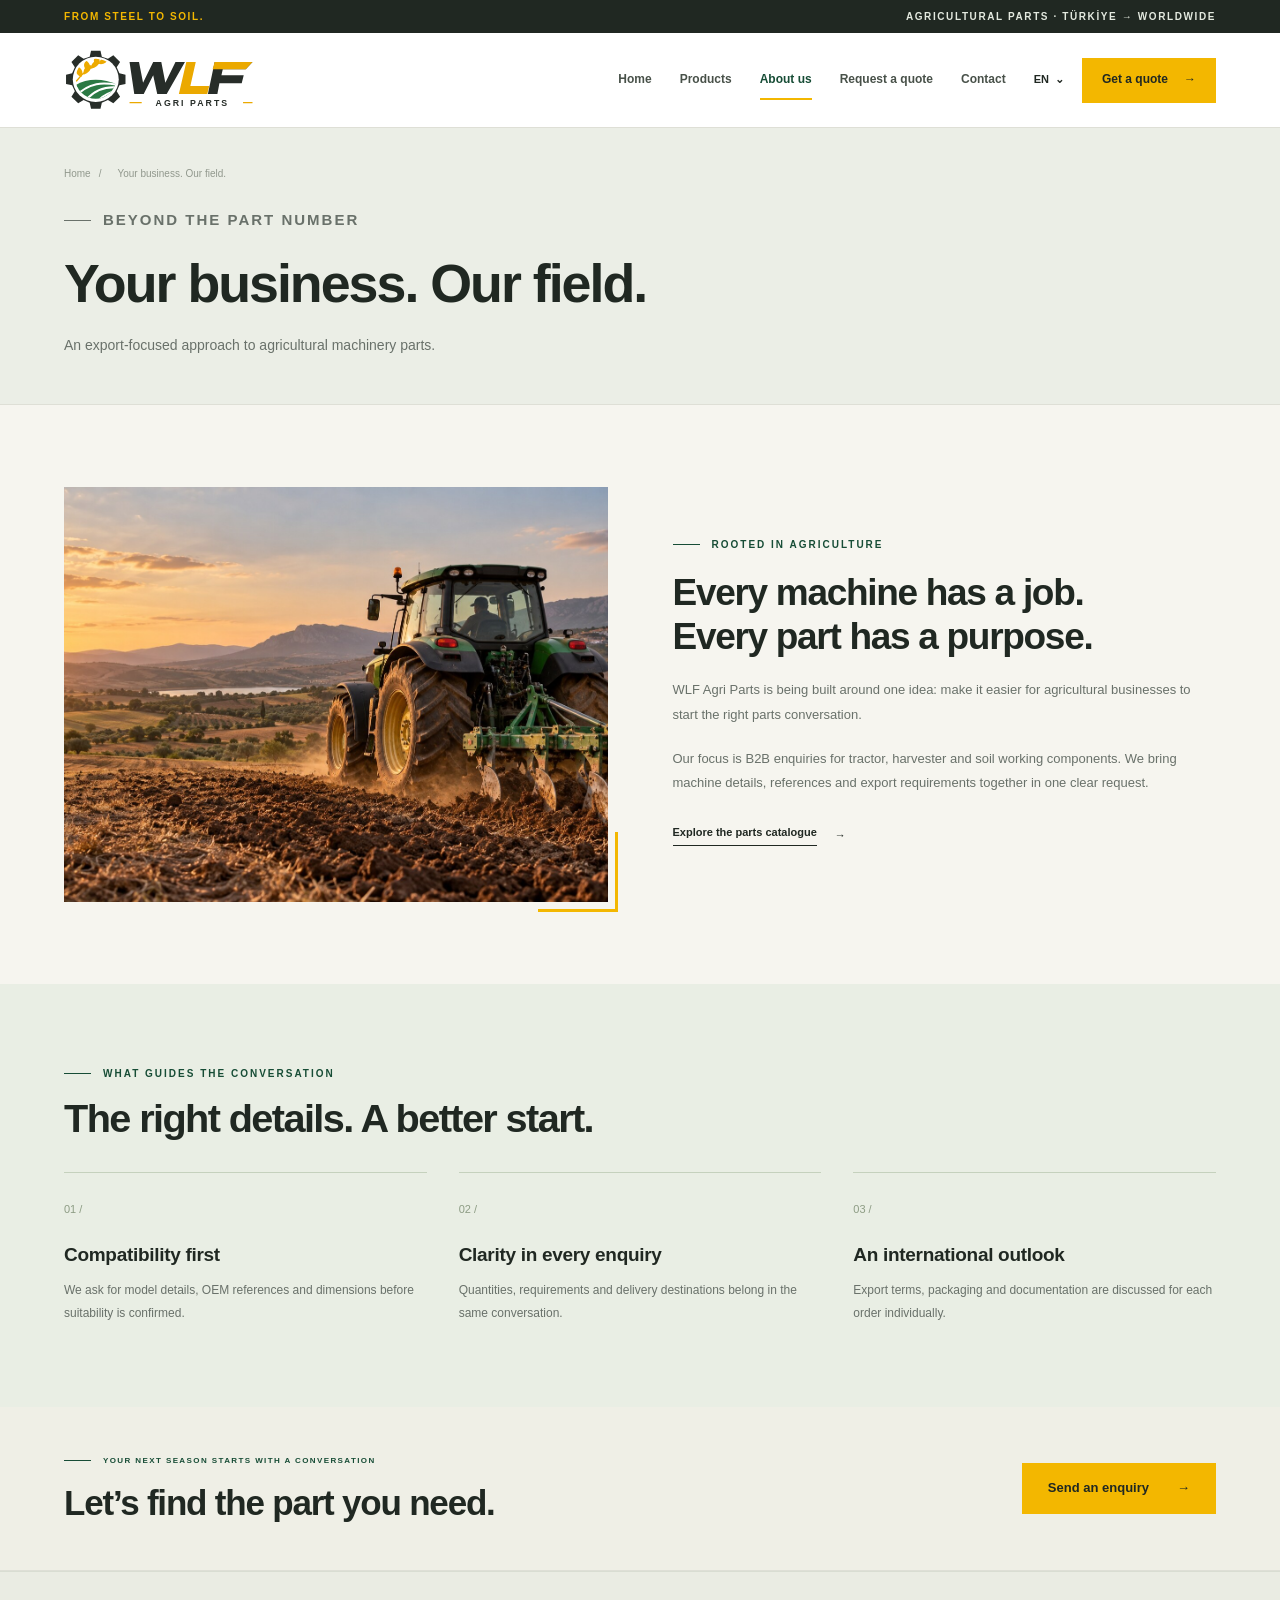
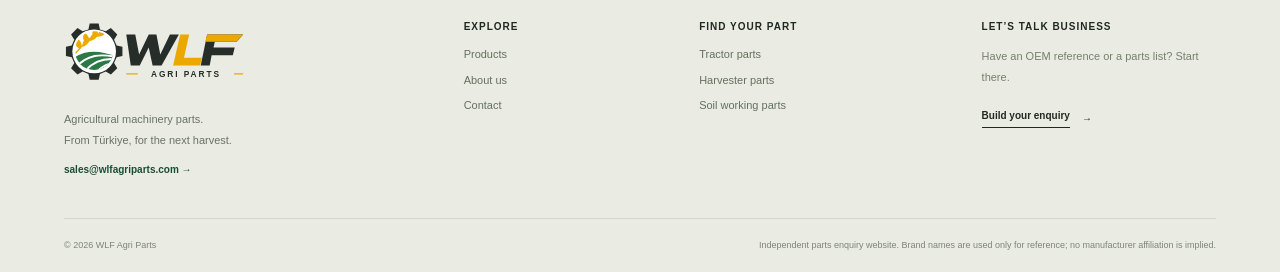
==== about.html @ b2e47e2b "Redesign WLF site with bilingual searchable parts catalogue and quotation lists" ====
<!doctype html>
<html lang="en"><head><meta charset="utf-8"><meta name="viewport" content="width=device-width, initial-scale=1"><meta name="theme-color" content="#174d36"><title>About Us | WLF Agri Parts</title><meta name="description" content="WLF Agri Parts — B2B agricultural machinery spare parts enquiries for tractors, harvesters and soil working equipment. Export-oriented from Türkiye."><link rel="icon" type="image/svg+xml" href="assets/logo.svg"><link rel="stylesheet" href="style.css"><script src="catalog-data.js" defer></script><script src="app.js" defer></script></head><body data-page="about"><a class="skip-link" href="#main"><span data-en="Skip to content" data-tr="İçeriğe geç">Skip to content</span></a>
<div class="topbar"><div class="container topbar-inner"><span data-en="FROM STEEL TO SOIL." data-tr="ÇELİKTEN TOPRAĞA.">FROM STEEL TO SOIL.</span><span class="topbar-location"><span data-en="AGRICULTURAL PARTS · TÜRKİYE → WORLDWIDE" data-tr="TARIM YEDEK PARÇALARI · TÜRKİYE → DÜNYA">AGRICULTURAL PARTS · TÜRKİYE → WORLDWIDE</span></span></div></div>
<header class="header"><div class="container header-inner"><a href="index.html" class="logo" aria-label="WLF Agri Parts"><img src="assets/logo.svg" width="245" height="74" alt="WLF Agri Parts"></a><nav class="main-nav" id="main-nav" aria-label="Main navigation"><a href="index.html"><span data-en="Home" data-tr="Ana Sayfa">Home</span></a><a href="products.html"><span data-en="Products" data-tr="Ürünler">Products</span></a><a href="about.html" class="active" aria-current="page"><span data-en="About us" data-tr="Hakkımızda">About us</span></a><a href="quote.html"><span data-en="Request a quote" data-tr="Teklif İste">Request a quote</span></a><a href="contact.html"><span data-en="Contact" data-tr="İletişim">Contact</span></a></nav><div class="header-actions"><button class="language-switch" id="language-switch" type="button" aria-label="Türkçeye geç">EN <span aria-hidden="true">⌄</span></button><a href="quote.html" class="button button-small"><span data-en="Get a quote" data-tr="Teklif İste">Get a quote</span><span class="quote-badge" hidden>0</span><span aria-hidden="true">→</span></a><button class="mobile-menu-toggle" type="button" aria-controls="main-nav" aria-expanded="false" aria-label="Open menu"><svg viewBox="0 0 24 24" width="24" height="24" fill="none" stroke="currentColor" stroke-width="1.8"><path d="M4 7h16M4 12h16M4 17h16"/></svg></button></div></div></header><main id="main"><section class="page-intro"><div class="container"><div class="breadcrumb"><a href="index.html"><span data-en="Home" data-tr="Ana Sayfa">Home</span></a><span>/</span><span data-en="Your business. Our field." data-tr="İşiniz. Bizim odağımız.">Your business. Our field.</span></div><p class="eyebrow" data-en="BEYOND THE PART NUMBER" data-tr="PARÇA NUMARASININ ÖTESİNDE">BEYOND THE PART NUMBER</p><h1 data-en="Your business. Our field." data-tr="İşiniz. Bizim odağımız.">Your business. Our field.</h1><p data-en="An export-focused approach to agricultural machinery parts." data-tr="Tarım makineleri yedek parçalarına ihracat odaklı bir yaklaşım.">An export-focused approach to agricultural machinery parts.</p></div></section><section class="section"><div class="container about-grid"><div class="about-image"><img src="assets/hero-farm.jpg" alt="Agricultural tractor in a field" data-alt-en="Agricultural tractor in a field" data-alt-tr="Tarlada bir tarım traktörü" width="700" height="650"></div><div class="about-copy"><p class="eyebrow" data-en="ROOTED IN AGRICULTURE" data-tr="TARIMDAN GELEN BİR ODAK">ROOTED IN AGRICULTURE</p><h2 data-en="Every machine has a job.
Every part has a purpose." data-tr="Her makinenin bir işi.
Her parçanın bir görevi var.">Every machine has a job.
Every part has a purpose.</h2><p data-en="WLF Agri Parts is being built around one idea: make it easier for agricultural businesses to start the right parts conversation." data-tr="WLF Agri Parts tek bir fikir etrafında şekilleniyor: Tarım işletmelerinin doğru yedek parça görüşmesini başlatmasını kolaylaştırmak.">WLF Agri Parts is being built around one idea: make it easier for agricultural businesses to start the right parts conversation.</p><p data-en="Our focus is B2B enquiries for tractor, harvester and soil working components. We bring machine details, references and export requirements together in one clear request." data-tr="Odağımız traktör, biçerdöver ve toprak işleme parçaları için B2B teklif talepleri. Makine bilgilerini, parça referanslarını ve ihracat gereksinimlerini tek bir net talepte bir araya getiriyoruz.">Our focus is B2B enquiries for tractor, harvester and soil working components. We bring machine details, references and export requirements together in one clear request.</p><a class="text-link" href="products.html"><span data-en="Explore the parts catalogue" data-tr="Yedek Parça Kataloğunu Keşfet">Explore the parts catalogue</span><span aria-hidden="true">→</span></a></div></div></section><section class="section values-section"><div class="container"><div class="section-heading"><div><p class="eyebrow" data-en="WHAT GUIDES THE CONVERSATION" data-tr="GÖRÜŞMEMİZE YÖN VERENLER">WHAT GUIDES THE CONVERSATION</p><h2 data-en="The right details. A better start." data-tr="Doğru bilgiler. Daha iyi bir başlangıç.">The right details. A better start.</h2></div></div><div class="values-grid"><article class="value-card"><span>01 /</span><h3 data-en="Compatibility first" data-tr="Önce uyumluluk">Compatibility first</h3><p data-en="We ask for model details, OEM references and dimensions before suitability is confirmed." data-tr="Uygunluk teyit edilmeden önce model bilgilerini, OEM referanslarını ve ölçüleri soruyoruz.">We ask for model details, OEM references and dimensions before suitability is confirmed.</p></article><article class="value-card"><span>02 /</span><h3 data-en="Clarity in every enquiry" data-tr="Her talepte netlik">Clarity in every enquiry</h3><p data-en="Quantities, requirements and delivery destinations belong in the same conversation." data-tr="Miktarlar, gereksinimler ve teslimat noktaları aynı görüşmenin parçasıdır.">Quantities, requirements and delivery destinations belong in the same conversation.</p></article><article class="value-card"><span>03 /</span><h3 data-en="An international outlook" data-tr="Uluslararası bakış">An international outlook</h3><p data-en="Export terms, packaging and documentation are discussed for each order individually." data-tr="İhracat koşulları, ambalaj ve belgeler her sipariş için ayrı ayrı değerlendirilir.">Export terms, packaging and documentation are discussed for each order individually.</p></article></div></div></section><section class="cta-band"><div class="container cta-inner"><div><p class="eyebrow" data-en="YOUR NEXT SEASON STARTS WITH A CONVERSATION" data-tr="BİR SONRAKİ SEZON İÇİN İLK ADIM">YOUR NEXT SEASON STARTS WITH A CONVERSATION</p><h2 data-en="Let’s find the part you need." data-tr="İhtiyacınız olan parçayı birlikte bulalım.">Let’s find the part you need.</h2></div><a class="button" href="quote.html"><span data-en="Send an enquiry" data-tr="Talep Gönder">Send an enquiry</span><span aria-hidden="true">→</span></a></div></section></main><footer class="footer"><div class="container"><div class="footer-main"><div class="footer-brand"><a href="index.html" class="logo"><img src="assets/logo.svg" alt="WLF Agri Parts" width="230" height="70" loading="lazy"></a><p data-en="Agricultural machinery parts.
From Türkiye, for the next harvest." data-tr="Tarım makineleri yedek parçaları.
Türkiye’den bir sonraki hasada.">Agricultural machinery parts.
From Türkiye, for the next harvest.</p><a href="mailto:sales@wlfagriparts.com">sales@wlfagriparts.com →</a></div><div class="footer-links"><h3 data-en="EXPLORE" data-tr="KEŞFEDİN">EXPLORE</h3><a href="products.html"><span data-en="Products" data-tr="Ürünler">Products</span></a><a href="about.html"><span data-en="About us" data-tr="Hakkımızda">About us</span></a><a href="contact.html"><span data-en="Contact" data-tr="İletişim">Contact</span></a></div><div class="footer-links"><h3 data-en="FIND YOUR PART" data-tr="PARÇANIZI BULUN">FIND YOUR PART</h3><a href="products.html?category=tractor"><span data-en="Tractor parts" data-tr="Traktör Parçaları">Tractor parts</span></a><a href="products.html?category=harvester"><span data-en="Harvester parts" data-tr="Biçerdöver Parçaları">Harvester parts</span></a><a href="products.html?category=tillage"><span data-en="Soil working parts" data-tr="Toprak İşleme Parçaları">Soil working parts</span></a></div><div class="footer-links footer-enquiry"><h3 data-en="LET’S TALK BUSINESS" data-tr="İŞİNİZİ KONUŞALIM">LET’S TALK BUSINESS</h3><p data-en="Have an OEM reference or a parts list? Start there." data-tr="OEM referansınız veya parça listeniz mi var? Oradan başlayalım.">Have an OEM reference or a parts list? Start there.</p><a class="text-link" href="quote.html"><span data-en="Build your enquiry" data-tr="Talebinizi Oluşturun">Build your enquiry</span><span aria-hidden="true">→</span></a></div></div><div class="footer-bottom"><span>© <span id="year"></span> WLF Agri Parts</span><p data-en="Independent parts enquiry website. Brand names are used only for reference; no manufacturer affiliation is implied." data-tr="Bağımsız yedek parça teklif sitesi. Marka adları yalnızca referans içindir; üretici bağlantısı ifade etmez.">Independent parts enquiry website. Brand names are used only for reference; no manufacturer affiliation is implied.</p></div></div></footer><div id="toast" class="toast" role="status" aria-live="polite"></div><noscript><p>This site needs JavaScript for catalogue search and enquiry lists. Email sales@wlfagriparts.com directly for quotations.</p></noscript></body></html>
---- style.css ----
:root {
  --ink: #202822;
  --muted: #69716a;
  --green: #174d36;
  --green-deep: #113d2a;
  --gold: #f3b700;
  --gold-hover: #e0a900;
  --ivory: #f6f5ef;
  --paper: #ffffff;
  --line: #dedfd6;
  --soft-green: #eaf0e9;
  --max: 1240px;
  --gutter: clamp(20px, 5vw, 80px);
  color-scheme: light;
}
*, *::before, *::after { box-sizing: border-box; }
html { scroll-behavior: smooth; scroll-padding-top: 100px; }
body { margin: 0; font-family: Arial, Helvetica, sans-serif; color: var(--ink); background: var(--ivory); font-size: 15px; line-height: 1.6; -webkit-font-smoothing: antialiased; }
body.modal-open { overflow: hidden; }
a { color: inherit; text-decoration: none; }
button, input, textarea, select { font: inherit; }
button, a, input, textarea, select, summary { -webkit-tap-highlight-color: transparent; }
button { cursor: pointer; }
button:disabled { cursor: default; opacity: .65; }
button, input, textarea, select { border-radius: 0; }
img, svg { display: block; max-width: 100%; }
button svg, a svg { flex-shrink: 0; }
h1, h2, h3, h4, p { margin: 0; }
h1, h2, h3, h4 { line-height: 1.12; }
ul, ol { margin-top: 0; padding-left: 1.3em; }
[hidden] { display: none !important; }
:focus-visible { outline: 3px solid #bf8e00; outline-offset: 4px; }
::selection { background: #f3b70066; color: var(--ink); }
.container { width: min(var(--max), calc(100% - var(--gutter) * 2)); margin-inline: auto; }
.sr-only, .visually-hidden { position: absolute; width: 1px; height: 1px; padding: 0; margin: -1px; overflow: hidden; clip: rect(0,0,0,0); white-space: nowrap; border: 0; }
.skip-link { position: fixed; z-index: 200; top: 8px; left: 12px; padding: 12px 20px; background: var(--gold); color: var(--ink); transform: translateY(-160%); font-weight: 700; }
.skip-link:focus { transform: translateY(0); }
.topbar { min-height: 33px; color: #edece5; background: var(--ink); font-size: 10px; font-weight: 700; letter-spacing: 1.6px; text-transform: uppercase; }
.topbar .container, .topbar-inner { min-height: inherit; display: flex; align-items: center; justify-content: space-between; gap: 20px; }
.topbar .tagline, .topbar strong, .topbar span:first-child { color: var(--gold); }
.header { position: relative; z-index: 30; background: white; border-bottom: 1px solid var(--line); }
.header-inner { display: flex; min-height: 98px; align-items: center; gap: 28px; }
.logo { display: inline-flex; align-items: center; gap: 10px; flex-shrink: 0; line-height: 1; }
.logo img { width: 190px; height: auto; }
.logo svg { width: 48px; height: 48px; }
.logo-symbol, .logo-icon { width: 47px; height: 47px; flex: 0 0 auto; }
.logo-wordmark, .logo-type { display: flex; flex-direction: column; }
.logo-wordmark strong, .logo-type strong { font-size: 34px; line-height: 1; font-weight: 900; letter-spacing: -2px; }
.logo-wordmark strong span, .logo-type strong span { color: var(--gold); }
.logo-wordmark small, .logo-type small { font-size: 8.5px; font-weight: 800; letter-spacing: 2.9px; margin-top: 5px; }
.header nav, .main-nav { display: flex; align-items: center; gap: 28px; margin-left: auto; }
.header nav a, .main-nav a { position: relative; padding-block: 14px; font-size: 12px; font-weight: 700; color: #485149; white-space: nowrap; }
.header nav a::after, .main-nav a::after { content: ''; position: absolute; bottom: 4px; left: 0; right: 0; height: 2px; background: var(--gold); transform: scaleX(0); transform-origin: left; transition: transform .18s; }
.header nav a:hover, .header nav a.active, .main-nav a:hover, .main-nav a.active { color: var(--green); }
.header nav a:hover::after, .header nav a.active::after, .main-nav a:hover::after, .main-nav a.active::after { transform: scaleX(1); }
.header-actions { display: flex; align-items: center; gap: 18px; }
.language, .language-switch { display: flex; align-items: center; gap: 6px; border: 0; background: none; color: var(--ink); font-size: 11px; font-weight: 700; padding: 10px 0; }
.language span { color: var(--muted); }
.mobile-menu-toggle { display: none; align-items: center; justify-content: center; width: 42px; height: 42px; border: 1px solid var(--line); background: white; font-size: 22px; }
.button { min-height: 51px; display: inline-flex; align-items: center; justify-content: center; gap: 28px; padding: 15px 25px; border: 1px solid transparent; background: var(--gold); color: var(--ink); font-size: 13px; font-weight: 700; line-height: 1.3; text-align: center; transition: background .18s, color .18s, border-color .18s, transform .18s; }
.button:hover { background: var(--gold-hover); }
.button svg, .text-link svg { width: 17px; height: 17px; }
.button-small { min-height: 45px; gap: 16px; padding: 12px 19px; font-size: 12px; }
.button-green, .button-dark { background: var(--green); color: white; }
.button-green:hover, .button-dark:hover { background: var(--green-deep); }
.button-outline, .secondary-download { border-color: var(--line); background: transparent; color: var(--ink); }
.button-outline:hover, .secondary-download:hover { background: #ebede4; border-color: #b6c0b3; }
.button-white { background: white; color: var(--green); }
.button-white:hover { background: #f2f1e7; }
.quote-badge { display: inline-flex; min-width: 20px; height: 20px; border-radius: 50%; align-items: center; justify-content: center; padding-inline: 4px; background: var(--green); color: white; font-size: 10px; }
.text-link { display: inline-flex; align-items: center; gap: 18px; padding: 6px 0; border: 0; background: none; color: var(--ink); font-size: 13px; font-weight: 700; line-height: 1.5; }
.text-link:hover { color: var(--green); }
.text-link span:first-child { border-bottom: 1px solid currentColor; padding-bottom: 4px; }
.eyebrow { display: flex; align-items: center; gap: 12px; color: var(--green); font-size: 10px; font-weight: 700; letter-spacing: 2px; line-height: 1.5; text-transform: uppercase; }
.eyebrow::before { content: ''; display: inline-block; flex-shrink: 0; width: 27px; height: 1px; background: currentColor; }
.status-dot { display: inline-block; width: 7px; height: 7px; flex-shrink: 0; border-radius: 50%; background: var(--green); }
.hero { position: relative; isolation: isolate; min-height: 650px; overflow: hidden; background: #e8e7dc; }
.hero .container { position: relative; z-index: 2; }
.hero-background, .hero-art { position: absolute; z-index: -2; inset: 0; }
.hero-background img, .hero-art > img { width: 100%; height: 100%; object-fit: cover; object-position: 64% center; }
.hero::after { content: ''; z-index: -1; position: absolute; inset: 0; background: linear-gradient(90deg, #f6f5effa 0%, #f6f5eff0 26%, #f6f5efa9 48%, #f6f5ef0a 74%); }
.hero-content { position: relative; padding-block: 70px 61px; width: 62%; max-width: 760px; }
.hero h1 { font-size: clamp(43px, 5.3vw, 77px); font-weight: 750; line-height: 1.055; letter-spacing: -3.6px; margin-top: 28px; }
.hero h1 em { font-style: normal; color: var(--green); }
.hero-content > p { max-width: 455px; margin-top: 25px; color: #515d52; font-size: 16px; line-height: 1.85; }
.hero-actions { display: flex; flex-wrap: wrap; align-items: center; gap: 30px; margin-top: 30px; }
.hero-meta { margin-top: 34px; display: flex; align-items: center; gap: 9px; color: #5f695e; font-size: 10px; }
.hero-caption { position: absolute; right: 0; bottom: 26px; display: flex; align-items: center; gap: 9px; padding: 8px 12px; color: white; background: #172b25a6; backdrop-filter: blur(8px); font-size: 9px; letter-spacing: 1.5px; }
.hero-search, .search-panel { position: relative; z-index: 3; padding: 25px 30px; background: white; box-shadow: 0 12px 35px #1b30230c; border: 1px solid var(--line); }
.hero-search { margin-top: -1px; }
.hero-search label, .search-label { display: block; font-size: 11px; font-weight: 700; margin-bottom: 10px; }
.search-form, .search-field, .search-bar { display: flex; align-items: stretch; gap: 10px; }
.search-input-wrap { position: relative; display: flex; flex: 1; min-width: 0; align-items: center; border: 1px solid #cdd2c8; background: white; }
.search-input-wrap > svg, .search-field > svg { width: 19px; height: 19px; flex-shrink: 0; margin-left: 18px; color: var(--green); }
.search-input-wrap input { border: 0 !important; background: transparent; flex: 1; min-width: 0; padding: 14px 16px; }
.search-hint { margin-top: 9px; font-size: 11px; color: var(--muted); }
.search-hint button { border: 0; background: transparent; padding: 0; color: var(--green); border-bottom: 1px solid #bac7b7; font-size: inherit; }
.trust-strip { background: white; border-bottom: 1px solid var(--line); }
.trust-strip .container, .trust-items { display: grid; grid-template-columns: repeat(3, 1fr); padding-block: 27px; }
.trust-strip article, .trust-items > div, .trust-strip .container > div { display: flex; align-items: center; justify-content: center; gap: 15px; padding-inline: 20px; border-right: 1px solid var(--line); }
.trust-strip article:first-child, .trust-strip .container > div:first-child { padding-left: 0; justify-content: flex-start; }
.trust-strip article:last-child, .trust-strip .container > div:last-child { border: 0; }
.trust-strip svg { color: var(--green); width: 27px; height: 27px; }
.trust-strip strong { display: block; font-size: 12px; font-weight: 700; }
.trust-strip p, .trust-strip small { display: block; color: var(--muted); font-size: 10px; margin-top: 2px; }
.section { padding-block: 82px; }
.section-heading { display: flex; align-items: flex-end; justify-content: space-between; gap: 45px; margin-bottom: 32px; }
.section-heading h2 { margin-top: 15px; font-size: clamp(30px, 3.1vw, 43px); letter-spacing: -1.6px; }
.section-heading > p, .section-heading .section-intro { max-width: 330px; color: var(--muted); font-size: 13px; line-height: 1.9; }
.category-grid { display: grid; grid-template-columns: repeat(3, 1fr); gap: 22px; }
.category-card { position: relative; display: flex; flex-direction: column; min-height: 315px; overflow: hidden; background: white; border: 1px solid var(--line); }
.category-image { display: flex; align-items: center; justify-content: center; height: 210px; overflow: hidden; background: #edece5; }
.category-image img { width: 100%; height: 100%; object-fit: cover; transition: transform .4s; }
.category-image svg { width: 74%; height: 85%; transition: transform .4s; }
.category-card:hover .category-image img, .category-card:hover .category-image svg { transform: scale(1.045); }
.category-content { padding: 25px; flex: 1; }
.category-content .eyebrow { font-size: 8px; }
.category-content h3 { margin-top: 10px; font-size: 22px; letter-spacing: -.6px; }
.category-content p { color: var(--muted); font-size: 12px; margin-top: 10px; line-height: 1.8; }
.category-content .text-link { margin-top: 14px; }
.category-card > .category-arrow { position: absolute; right: 23px; bottom: 27px; font-size: 22px; color: var(--green); }
.catalog-note, .oem-note { margin-top: 27px; padding-top: 22px; border-top: 1px solid var(--line); color: var(--muted); font-size: 11px; display: flex; align-items: center; justify-content: space-between; gap: 20px; }
.feature-band { background: var(--green); color: white; padding-block: 58px; }
.feature-band .eyebrow { color: var(--gold); }
.feature-band h2 { max-width: 570px; font-size: 39px; letter-spacing: -1.4px; margin-top: 18px; }
.feature-band .container { display: flex; align-items: center; justify-content: space-between; gap: 50px; }
.feature-band p { color: #c5d2c7; max-width: 380px; font-size: 13px; line-height: 1.9; }
.page-intro { padding-block: 50px 46px; background: #ecefe7; border-bottom: 1px solid var(--line); }
.breadcrumb { color: var(--muted); font-size: 10px; margin-bottom: 24px; }
.breadcrumb a { color: var(--green); }
.breadcrumb span { margin-inline: 8px; color: #91988d; }
.page-intro h1 { margin-top: 17px; font-size: clamp(38px, 4.7vw, 64px); letter-spacing: -2.4px; }
.page-intro > .container > p, .page-intro .page-intro { max-width: 640px; margin-top: 20px; color: var(--muted); font-size: 15px; line-height: 1.9; }
.catalog-search { padding-block: 25px; background: white; border-bottom: 1px solid var(--line); }
.catalog-search .search-form { max-width: 920px; }
.catalog-layout { display: grid; grid-template-columns: 235px minmax(0, 1fr); gap: 35px; align-items: start; padding-block: 38px 70px; }
.filter-sidebar { background: #eeede5; padding: 23px 21px; border: 1px solid var(--line); }
.filter-sidebar > summary, .filter-toggle { list-style: none; font-size: 13px; font-weight: 700; color: var(--green); }
.filter-sidebar > summary::-webkit-details-marker { display: none; }
.filter-sidebar > summary { pointer-events: none; }
.filter-sidebar > summary svg { display: none; }
.filter-group { border: 0; margin: 26px 0 0; padding: 0; min-width: 0; }
.filter-group legend, .filter-title { display: block; padding: 0 0 10px; margin-bottom: 12px; width: 100%; border-bottom: 1px solid #d6d9cf; color: #687165; font-size: 10px; font-weight: 700; text-transform: uppercase; letter-spacing: .8px; }
.filter-option { display: flex; align-items: flex-start; gap: 9px; font-size: 11px; line-height: 1.5; color: #424e42; padding-block: 7px; cursor: pointer; }
.filter-option input { width: 14px; height: 14px; flex-shrink: 0; margin: 1px 0 0; accent-color: var(--green); }
.filter-option span:first-of-type { flex: 1; }
.filter-option small, .filter-count { font-size: 10px; color: #89907f; font-variant-numeric: tabular-nums; margin-left: auto; }
.clear-filters { display: inline-block; margin-top: 26px; padding: 0 0 3px; border: 0; border-bottom: 1px solid var(--green); background: none; color: var(--green); font-size: 11px; }
.catalog-main { min-width: 0; }
.catalog-tools, .catalog-toolbar { min-height: 40px; display: flex; justify-content: space-between; align-items: center; gap: 20px; margin-bottom: 21px; }
.catalog-tools h2, .catalog-toolbar h2 { font-size: 23px; letter-spacing: -.7px; }
.results-count { font-size: 11px; color: var(--muted); }
.sort-control { display: flex; align-items: center; gap: 9px; color: var(--muted); font-size: 11px; }
.sort-control select { font-size: 11px; border: 1px solid #cfd4c9; background: transparent; padding: 8px 22px 8px 9px; }
.active-filters { display: flex; flex-wrap: wrap; gap: 6px; margin-bottom: 17px; }
.active-filter { display: inline-flex; align-items: center; gap: 9px; color: var(--green); background: #e5ede2; border: 1px solid #d2dfcb; padding: 5px 9px; font-size: 10px; }
.active-filter button { border: 0; color: inherit; background: none; padding: 0; font-size: 15px; }
.products-grid { display: grid; grid-template-columns: repeat(3, minmax(0, 1fr)); gap: 18px; }
.product-card { min-width: 0; background: white; border: 1px solid var(--line); display: flex; flex-direction: column; transition: border-color .2s, box-shadow .2s; }
.product-card:hover { border-color: #b8c5b2; box-shadow: 0 7px 25px #173d2c08; }
.product-visual { position: relative; display: flex; align-items: center; justify-content: center; overflow: hidden; height: 190px; background: #eeeee7; border: 0; width: 100%; padding: 12px; }
.product-visual img { width: 100%; height: 100%; object-fit: contain; transition: transform .3s; }
.product-visual svg { width: 85%; height: 92%; transition: transform .3s; }
.product-card:hover .product-visual svg, .product-card:hover .product-visual img { transform: scale(1.04); }
.product-category, .product-category { position: absolute; top: 12px; left: 12px; font-size: 8px; color: #788070; letter-spacing: .7px; text-transform: uppercase; }
.product-content, .product-body { display: flex; flex-direction: column; flex: 1; padding: 18px 17px 16px; }
.product-reference { font: 10px/1.5 ui-monospace, SFMono-Regular, Consolas, monospace; color: #737b6c; letter-spacing: .4px; margin-bottom: 8px; }
.product-card h3 { font-size: 15px; line-height: 1.4; font-weight: 700; letter-spacing: -.2px; }
.product-card h3 button, .product-name { text-align: left; padding: 0; border: 0; color: inherit; font: inherit; background: transparent; }
.product-card h3 button:hover { color: var(--green); }
.product-description { color: var(--muted); font-size: 11px; line-height: 1.65; margin-top: 8px; }
.product-oem { font: 9px/1.6 ui-monospace, SFMono-Regular, Consolas, monospace; color: #7b8476; margin-top: 8px; }
.product-models, .model-tags { display: flex; flex-wrap: wrap; gap: 4px; margin-top: 12px; }
.product-models span, .model-tags span { font-size: 8px; border: 1px solid #d4dece; background: #f2f6ee; color: #54704b; padding: 2px 6px; line-height: 1.5; }
.product-availability { display: flex; align-items: center; gap: 6px; margin-top: 14px; color: #75806d; font-size: 9px; }
.product-availability .status-dot { width: 5px; height: 5px; }
.product-availability.on-request .status-dot { background: #c49a24; }
.product-actions { display: flex; gap: 8px; align-items: center; margin-top: auto; padding-top: 18px; }
.product-actions .button { flex: 1; min-height: 38px; padding: 10px 9px; font-size: 10px; gap: 8px; }
.icon-button { width: 37px; height: 38px; display: flex; align-items: center; justify-content: center; border: 1px solid var(--line); background: white; color: var(--green); font-size: 17px; }
.icon-button:hover { background: var(--soft-green); }
.product-button { display: flex; align-items: center; justify-content: space-between; gap: 15px; margin-top: auto; width: 100%; padding: 13px 0 0; border: 0; border-top: 1px solid var(--line); color: var(--green); background: transparent; font-size: 11px; font-weight: 700; }
.empty-state { grid-column: 1 / -1; text-align: center; padding: 65px 25px; background: white; border: 1px solid var(--line); }
.empty-state svg { width: 45px; height: 45px; margin: 0 auto 20px; color: #93a389; }
.empty-state h3 { font-size: 22px; margin-bottom: 12px; }
.empty-state p { max-width: 380px; margin-inline: auto; color: var(--muted); font-size: 13px; }
.empty-state .button { margin-top: 22px; }
.catalog-disclaimer { color: #89917f; font-size: 9px; margin-top: 20px; line-height: 1.8; }
.approach { background: #e9eee5; }
.approach-grid, .about-layout { display: grid; grid-template-columns: 1fr 1fr; gap: 70px; align-items: start; }
.approach h2, .about-layout h2 { margin-top: 18px; font-size: 43px; letter-spacing: -1.6px; }
.approach-lead, .about-lead { font-size: 17px; line-height: 1.8; letter-spacing: -.2px; }
.approach-details { display: grid; grid-template-columns: 1fr 1fr; gap: 28px; margin-top: 32px; }
.approach-details > div { border-top: 1px solid #cbd5c6; padding-top: 20px; }
.approach-details h3 { margin-block: 13px 10px; font-size: 14px; }
.approach-details p { color: var(--muted); font-size: 12px; line-height: 1.8; }
.approach-details > div > span { color: var(--green); font-size: 19px; }
.steps { display: grid; grid-template-columns: repeat(3, 1fr); gap: 40px; }
.steps article { border-top: 1px solid #cdd5c6; padding-top: 21px; }
.steps article > span, .step-number { display: block; margin-bottom: 27px; color: #9baba0; font-size: 29px; line-height: 1; font-weight: 400; letter-spacing: -1px; }
.steps h3 { margin-block: 0 14px; font-size: 17px; line-height: 1.4; }
.steps p { color: var(--muted); font-size: 12px; line-height: 1.85; }
.cta { background: var(--green); color: white; padding-block: 50px; }
.cta .container, .cta-inner { display: flex; justify-content: space-between; align-items: center; gap: 35px; }
.cta .eyebrow { color: #d8e1d1; font-size: 9px; }
.cta h2 { margin-top: 15px; font-size: 35px; letter-spacing: -1.2px; }
.cta p { color: #d1dacd; margin-top: 13px; font-size: 12px; }
.cta .button { flex-shrink: 0; }
.footer, footer { padding-top: 49px; background: #eaece3; border-top: 1px solid #d9ddd2; }
.footer-main { display: grid; grid-template-columns: 1.5fr .8fr 1fr 1fr; gap: 48px; padding-bottom: 38px; }
.footer-brand > p { max-width: 240px; color: var(--muted); font-size: 11px; line-height: 1.9; margin-top: 19px; }
.footer h3, footer h3 { margin-bottom: 15px; font-size: 10px; font-weight: 700; letter-spacing: 1px; text-transform: uppercase; }
.footer-links { display: flex; flex-direction: column; gap: 8px; color: #64705f; font-size: 11px; }
.footer-links a:hover { color: var(--green); text-decoration: underline; text-underline-offset: 4px; }
.footer-contact { color: #64705f; font-size: 11px; line-height: 1.9; }
.footer-contact a { display: inline-block; color: var(--green); border-bottom: 1px solid #c0cbba; overflow-wrap: anywhere; }
.footer-bottom { border-top: 1px solid #d1d8c9; padding-block: 18px; display: flex; align-items: center; justify-content: space-between; gap: 30px; color: #7c8575; font-size: 9px; line-height: 1.8; }
.footer-bottom p { max-width: 720px; }
.quote-layout, .contact-layout { display: grid; grid-template-columns: .8fr 1.2fr; gap: 65px; align-items: start; }
.quote-sidebar h2, .contact-intro h2 { margin-top: 20px; font-size: 35px; letter-spacing: -1.1px; line-height: 1.2; }
.quote-sidebar > p, .contact-intro > p { color: var(--muted); font-size: 13px; line-height: 1.9; margin-top: 20px; }
.requirements-list { padding: 0; list-style: none; counter-reset: requirements; margin-top: 27px; }
.requirements-list li { counter-increment: requirements; display: flex; gap: 13px; padding: 14px 0; border-top: 1px solid var(--line); color: #5e695a; font-size: 12px; line-height: 1.8; }
.requirements-list li::before { content: '0' counter(requirements); color: var(--green); font-size: 10px; padding-top: 2px; }
.contact-box { background: #eef0e7; border-left: 3px solid var(--gold); padding: 20px 22px; margin-top: 30px; }
.contact-box strong { display: block; font-size: 11px; margin-bottom: 6px; }
.contact-box a { color: var(--green); font-size: 14px; font-weight: 700; overflow-wrap: anywhere; }
.contact-box p { margin-top: 8px; font-size: 11px; color: var(--muted); }
#quote-form, .contact-form { border: 1px solid var(--line); background: white; padding: 32px; }
.form-grid { display: grid; grid-template-columns: 1fr 1fr; gap: 20px; }
form label { display: flex; flex-direction: column; gap: 8px; font-size: 11px; font-weight: 700; }
form label .optional { color: var(--muted); font-weight: 400; }
input:not([type=checkbox]):not([type=radio]), textarea, select { width: 100%; min-height: 45px; padding: 11px 13px; border: 1px solid #ccd3c6; background: white; color: var(--ink); font-size: 12px; line-height: 1.6; }
input::placeholder, textarea::placeholder { color: #929889; font-weight: 400; }
textarea { resize: vertical; min-height: 115px; }
select { appearance: auto; }
.form-full, .details-label { grid-column: 1 / -1; }
.details-label { margin-top: 20px; }
.form-intro { font-size: 12px; line-height: 1.9; color: var(--muted); margin-bottom: 24px; }
.privacy, .form-note { color: #838b7b; font-size: 10px; line-height: 1.8; margin-top: 16px; }
.form-actions { display: flex; flex-wrap: wrap; gap: 10px; margin-top: 22px; }
.form-actions .button { gap: 16px; font-size: 11px; }
.form-status, #form-status { margin-top: 17px; color: var(--green); font-size: 12px; line-height: 1.8; }
.quote-items { margin-bottom: 24px; }
.quote-empty { background: #f1f3eb; color: var(--muted); padding: 15px; font-size: 11px; line-height: 1.8; }
.quote-item { display: flex; align-items: center; gap: 12px; padding: 12px 0; border-bottom: 1px solid var(--line); }
.quote-item > div { flex: 1; min-width: 0; }
.quote-item strong { display: block; font-size: 11px; line-height: 1.5; }
.quote-item small { display: block; color: var(--muted); font-size: 9px; font-family: ui-monospace, SFMono-Regular, Consolas, monospace; margin-top: 3px; }
.quote-item input { width: 62px !important; min-height: 36px !important; padding: 7px !important; }
.quote-item .remove-item, .quote-item button { border: 0; background: transparent; color: #77816e; font-size: 20px; padding: 4px; }
.quote-item .remove-item:hover, .quote-item button:hover { color: #a4442d; }
.quote-item label { font-size: 8px; gap: 3px; }
.toast { position: fixed; z-index: 100; right: 25px; bottom: 25px; max-width: calc(100vw - 40px); padding: 15px 20px; background: var(--green); color: white; box-shadow: 0 8px 30px #14342430; font-size: 12px; display: flex; align-items: center; gap: 18px; }
.toast button { color: var(--gold); background: none; border: 0; padding: 0; text-decoration: underline; font-size: 11px; }
dialog { width: min(900px, calc(100% - 40px)); max-height: calc(100dvh - 60px); overflow: auto; color: var(--ink); background: white; border: 0; padding: 0; box-shadow: 0 25px 90px #102c3055; }
dialog::backdrop { background: #14291ecc; backdrop-filter: blur(3px); }
.dialog-inner { padding: 33px; }
.dialog-top { display: flex; align-items: flex-start; justify-content: space-between; gap: 20px; margin-bottom: 24px; }
.dialog-top h2 { margin-top: 12px; font-size: 30px; letter-spacing: -1px; line-height: 1.2; }
.close { width: 35px; height: 35px; display: flex; align-items: center; justify-content: center; flex-shrink: 0; border: 1px solid var(--line); background: white; color: var(--ink); font-size: 24px; line-height: 1; }
.close:hover { background: var(--ivory); }
.detail-layout { display: grid; grid-template-columns: .9fr 1.1fr; gap: 35px; align-items: start; }
.detail-image { display: flex; align-items: center; justify-content: center; min-height: 300px; background: #efeee6; padding: 25px; }
.detail-image img, .detail-image svg { width: 100%; max-height: 280px; object-fit: contain; }
.detail-copy .product-reference { margin-bottom: 12px; }
.detail-copy h2 { font-size: 28px; letter-spacing: -.9px; line-height: 1.2; }
.detail-copy > p { color: var(--muted); font-size: 12px; line-height: 1.9; margin-top: 17px; }
.spec-table { margin: 21px 0; }
.spec-table div, .spec-row { display: flex; justify-content: space-between; gap: 20px; border-bottom: 1px solid var(--line); padding: 9px 0; font-size: 11px; }
.spec-table dt { color: var(--muted); }
.spec-table dd { margin: 0; text-align: right; }
.detail-copy h3 { font-size: 12px; margin-block: 20px 10px; }
.detail-copy .button { width: 100%; margin-top: 24px; }
.detail-note { color: #838b7b; font-size: 10px !important; line-height: 1.8; }
@media (min-width: 1600px) { .hero-content { padding-block: 84px 74px; } .hero { min-height: 700px; } }
@media (max-width: 1180px) {
  :root { --gutter: 36px; }
  .header-inner { gap: 20px; min-height: 88px; }
  .header nav, .main-nav { gap: 19px; }
  .header nav a, .main-nav a { font-size: 11px; }
  .logo-wordmark strong, .logo-type strong { font-size: 30px; }
  .logo-wordmark small, .logo-type small { font-size: 7px; letter-spacing: 2.5px; }
  .logo svg { width: 40px; height: 40px; }
  .header-actions { gap: 14px; }
  .header .button { padding-inline: 14px; gap: 10px; font-size: 11px; }
  .hero { min-height: 590px; }
  .hero-content { padding-block: 60px; width: 65%; }
  .hero h1 { font-size: 64px; letter-spacing: -3px; }
  .hero-content > p { max-width: 420px; font-size: 14px; }
  .catalog-layout { grid-template-columns: 210px minmax(0, 1fr); gap: 24px; }
  .products-grid { gap: 13px; }
  .product-visual { height: 160px; }
  .product-content, .product-body { padding: 15px 13px; }
  .product-card h3 { font-size: 14px; }
  .product-models span, .model-tags span { font-size: 7.5px; }
  .product-actions { gap: 5px; }
  .product-actions .button { font-size: 9px; }
  .icon-button { width: 32px; }
  .quote-layout, .contact-layout { gap: 40px; }
  .footer-main { gap: 28px; }
}
@media (max-width: 960px) {
  .header-inner { flex-wrap: wrap; padding-block: 17px; gap: 12px 20px; }
  .header nav, .main-nav { order: 3; width: 100%; justify-content: center; border-top: 1px solid #eceee5; padding-top: 5px; gap: 27px; }
  .header nav a, .main-nav a { padding-block: 9px; }
  .header-actions { margin-left: auto; }
  .hero { min-height: 540px; }
  .hero h1 { font-size: 57px; }
  .hero-content { width: 70%; padding-block: 50px; }
  .hero-content > p { max-width: 370px; }
  .hero-actions { gap: 20px; }
  .hero-actions .button { padding-inline: 19px; gap: 20px; }
  .hero-meta { font-size: 9px; }
  .hero-background img, .hero-art > img { object-position: 63% center; }
  .trust-strip article, .trust-items > div, .trust-strip .container > div { gap: 10px; padding-inline: 14px; }
  .trust-strip strong { font-size: 11px; }
  .trust-strip p, .trust-strip small { font-size: 9px; }
  .section { padding-block: 60px; }
  .category-grid { gap: 15px; }
  .category-image { height: 170px; }
  .category-content { padding: 20px; }
  .category-content h3 { font-size: 20px; }
  .catalog-layout { grid-template-columns: 190px minmax(0, 1fr); gap: 22px; }
  .filter-sidebar { padding: 20px 16px; }
  .products-grid { grid-template-columns: repeat(2, minmax(0, 1fr)); gap: 18px; }
  .product-visual { height: 180px; }
  .product-content, .product-body { padding: 18px 15px; }
  .product-actions .button { font-size: 10px; }
  .product-card h3 { font-size: 15px; }
  .approach-grid, .about-layout { gap: 40px; }
  .approach h2, .about-layout h2 { font-size: 36px; }
  .approach-lead, .about-lead { font-size: 15px; }
  .approach-details { gap: 18px; }
  .steps { gap: 25px; }
  .steps h3 { font-size: 15px; }
  .steps p { font-size: 11px; }
  .feature-band { padding-block: 45px; }
  .feature-band .container { gap: 35px; }
  .feature-band h2 { font-size: 31px; }
  .feature-band p { max-width: 300px; font-size: 12px; }
  .cta h2 { font-size: 29px; }
  .footer-main { grid-template-columns: 1.4fr 1fr 1fr; gap: 30px; }
  .footer-main > :last-child { grid-column: 1 / -1; }
  .quote-layout, .contact-layout { grid-template-columns: .8fr 1.2fr; gap: 30px; }
  #quote-form, .contact-form { padding: 25px; }
  .quote-sidebar h2, .contact-intro h2 { font-size: 29px; }
}
@media (max-width: 720px) {
  :root { --gutter: 23px; }
  html { scroll-padding-top: 20px; }
  .topbar { font-size: 8px; letter-spacing: 1.2px; min-height: 29px; }
  .topbar .container, .topbar-inner { gap: 10px; }
  .topbar .container > :last-child, .topbar-inner > :last-child { font-size: 7px; letter-spacing: .6px; }
  .header-inner { min-height: 78px; padding-block: 16px; gap: 14px; }
  .logo img { width: 150px; }
  .logo svg { width: 36px; height: 36px; }
  .logo { gap: 7px; }
  .logo-wordmark strong, .logo-type strong { font-size: 27px; letter-spacing: -1.5px; }
  .logo-wordmark small, .logo-type small { font-size: 6px; letter-spacing: 2.4px; }
  .header-actions { gap: 14px; }
  .header .button { min-height: 38px; font-size: 10px; padding: 10px 13px; gap: 8px; }
  .header .button > span:last-child:not(.quote-badge) { display: none; }
  .language, .language-switch { font-size: 10px; }
  .mobile-menu-toggle { display: flex; }
  .header nav, .main-nav { display: none; order: 4; width: 100%; flex-direction: column; align-items: stretch; gap: 0; padding-top: 10px; }
  .header nav.is-open, .main-nav.is-open, .header nav.open, .main-nav.open { display: flex; }
  .header nav a, .main-nav a { font-size: 12px; padding: 11px 0; border-bottom: 1px solid #eef0e8; }
  .header nav a::after, .main-nav a::after { display: none; }
  .hero { min-height: 650px; }
  .hero-background img, .hero-art > img { object-position: 69% bottom; }
  .hero::after { background: linear-gradient(180deg, #f6f5effc 0%, #f6f5eff4 24%, #f6f5efc2 45%, #f6f5ef24 77%); }
  .hero-content { width: 100%; max-width: 490px; padding-block: 40px 260px; }
  .hero h1 { font-size: clamp(42px, 8.5vw, 60px); line-height: 1.07; letter-spacing: -2.2px; margin-top: 21px; }
  .hero-content > p { max-width: 410px; margin-top: 19px; font-size: 13px; line-height: 1.8; }
  .eyebrow { font-size: 8px; letter-spacing: 1.6px; gap: 9px; }
  .eyebrow::before { width: 20px; }
  .hero-actions { gap: 22px; margin-top: 24px; }
  .hero-actions .button { min-height: 46px; font-size: 11px; padding: 13px 19px; gap: 22px; }
  .hero-actions .text-link { font-size: 11px; gap: 10px; }
  .hero-meta { display: none; }
  .hero-caption { right: 0; bottom: 18px; font-size: 7px; padding: 6px 9px; }
  .hero-search, .search-panel { padding: 20px; }
  .search-form, .search-field, .search-bar { gap: 7px; }
  .search-input-wrap input { padding-inline: 11px; font-size: 11px; }
  .search-input-wrap > svg { margin-left: 12px; width: 16px; }
  .search-form > .button { font-size: 11px; padding-inline: 18px; min-height: 44px; gap: 8px; }
  .search-form > .button > svg { display: none; }
  .search-hint { font-size: 9px; line-height: 1.9; }
  .trust-strip .container, .trust-items { padding-block: 21px; }
  .trust-strip article, .trust-items > div, .trust-strip .container > div { flex-direction: column; justify-content: flex-start; align-items: flex-start; padding-inline: 16px; gap: 8px; }
  .trust-strip article:first-child, .trust-strip .container > div:first-child { justify-content: flex-start; }
  .trust-strip svg { width: 21px; height: 21px; }
  .trust-strip strong { font-size: 10px; line-height: 1.5; }
  .trust-strip p, .trust-strip small { display: none; }
  .section { padding-block: 48px; }
  .section-heading { align-items: flex-start; gap: 20px; flex-direction: column; margin-bottom: 26px; }
  .section-heading h2 { margin-top: 13px; font-size: 30px; letter-spacing: -1px; }
  .section-heading > p, .section-heading .section-intro { max-width: 450px; font-size: 12px; line-height: 1.85; }
  .section-heading .text-link { font-size: 11px; }
  .category-grid { grid-template-columns: 1fr; gap: 18px; }
  .category-card { min-height: 0; display: grid; grid-template-columns: 40% 60%; }
  .category-image { height: 100%; min-height: 186px; }
  .category-content { padding: 23px 20px; }
  .category-content h3 { font-size: 22px; margin-top: 9px; }
  .category-content p { font-size: 11px; }
  .category-content .text-link { font-size: 10px; margin-top: 10px; }
  .category-card > .category-arrow { display: none; }
  .catalog-note, .oem-note { align-items: flex-start; gap: 12px; font-size: 10px; flex-direction: column; margin-top: 22px; padding-top: 20px; }
  .catalog-note .text-link { font-size: 11px; }
  .feature-band { padding-block: 38px; }
  .feature-band .container { align-items: flex-start; flex-direction: column; gap: 23px; }
  .feature-band h2 { font-size: 30px; max-width: 420px; }
  .feature-band p { max-width: 450px; }
  .page-intro { padding-block: 30px 32px; }
  .breadcrumb { font-size: 9px; margin-bottom: 21px; }
  .page-intro h1 { font-size: 40px; letter-spacing: -1.4px; margin-top: 15px; }
  .page-intro > .container > p, .page-intro .page-intro { font-size: 12px; line-height: 1.85; margin-top: 17px; }
  .catalog-search { padding-block: 20px; }
  .catalog-layout { grid-template-columns: 1fr; gap: 24px; padding-block: 23px 45px; }
  .filter-sidebar { padding: 0; background: #eeede5; }
  .filter-sidebar > summary { pointer-events: auto; cursor: pointer; display: flex; align-items: center; justify-content: space-between; gap: 15px; padding: 15px 18px; font-size: 12px; }
  .filter-sidebar > summary svg { display: block; width: 17px; height: 17px; }
  .filter-sidebar > summary::after { content: '+'; font-size: 19px; font-weight: 400; }
  .filter-sidebar[open] > summary::after { content: '−'; }
  .filter-body { padding: 0 18px 20px; }
  .filter-group { margin-top: 20px; }
  .filter-group legend, .filter-title { font-size: 10px; margin-bottom: 9px; }
  .filter-option { font-size: 12px; padding-block: 8px; }
  .filter-option input { width: 15px; height: 15px; }
  .filter-count { font-size: 10px; }
  .clear-filters { margin-top: 20px; }
  .catalog-tools, .catalog-toolbar { min-height: 0; margin-bottom: 19px; gap: 12px; }
  .catalog-tools h2, .catalog-toolbar h2 { font-size: 21px; letter-spacing: -.5px; }
  .results-count { font-size: 10px; }
  .sort-control { font-size: 10px; gap: 6px; }
  .sort-control > span { display: none; }
  .sort-control select { font-size: 10px; padding: 7px 8px; }
  .products-grid { gap: 14px; }
  .product-visual { height: 178px; padding: 10px; }
  .product-content, .product-body { padding: 16px 13px; }
  .product-reference { font-size: 9px; margin-bottom: 7px; }
  .product-card h3 { font-size: 14px; line-height: 1.4; }
  .product-description { font-size: 10px; }
  .product-oem { font-size: 8px; }
  .product-models, .model-tags { gap: 4px; margin-top: 10px; }
  .product-models span, .model-tags span { font-size: 7px; padding: 2px 5px; }
  .product-availability { font-size: 8px; margin-top: 12px; }
  .product-actions { padding-top: 16px; gap: 5px; }
  .product-actions .button { min-height: 36px; font-size: 9px; padding: 9px 6px; gap: 6px; }
  .icon-button { width: 30px; height: 36px; font-size: 15px; }
  .catalog-disclaimer { font-size: 9px; }
  .approach-grid, .about-layout { grid-template-columns: 1fr; gap: 26px; }
  .approach h2, .about-layout h2 { font-size: 33px; letter-spacing: -1.1px; }
  .approach-lead, .about-lead { font-size: 15px; }
  .approach-details { gap: 24px; margin-top: 25px; }
  .approach-details h3 { font-size: 13px; }
  .approach-details p { font-size: 11px; }
  .steps { grid-template-columns: 1fr; gap: 24px; }
  .steps article { display: grid; grid-template-columns: 42px 1fr; gap: 0 13px; padding-top: 20px; }
  .steps article > span, .step-number { grid-row: 1 / 3; font-size: 23px; padding-top: 2px; margin: 0; }
  .steps h3 { font-size: 16px; margin: 0 0 9px; }
  .steps p { font-size: 12px; }
  .cta { padding-block: 35px; }
  .cta .container, .cta-inner { align-items: flex-start; flex-direction: column; gap: 25px; }
  .cta h2 { font-size: 30px; line-height: 1.2; }
  .cta .eyebrow { font-size: 8px; }
  .cta p { font-size: 11px; }
  .cta .button { min-height: 45px; font-size: 12px; }
  .footer, footer { padding-top: 36px; }
  .footer-main { grid-template-columns: 1fr 1fr; gap: 30px; padding-bottom: 30px; }
  .footer-brand { grid-column: 1 / -1; }
  .footer-brand > p { max-width: 320px; font-size: 11px; margin-top: 15px; }
  .footer-main > :last-child { grid-column: auto; }
  .footer-links, .footer-contact { font-size: 11px; }
  .footer h3, footer h3 { font-size: 10px; margin-bottom: 12px; }
  .footer-bottom { flex-direction: column; align-items: flex-start; gap: 10px; font-size: 8px; padding-block: 16px; }
  .quote-layout, .contact-layout { grid-template-columns: 1fr; gap: 32px; }
  .quote-sidebar h2, .contact-intro h2 { font-size: 31px; margin-top: 17px; }
  .quote-sidebar > p, .contact-intro > p { font-size: 12px; margin-top: 17px; }
  .requirements-list { margin-top: 20px; }
  .requirements-list li { padding-block: 11px; font-size: 11px; }
  .contact-box { margin-top: 22px; padding: 18px 20px; }
  #quote-form, .contact-form { padding: 25px 22px; }
  .form-grid { gap: 18px 15px; }
  form label { font-size: 10px; }
  input:not([type=checkbox]):not([type=radio]), textarea, select { font-size: 12px; min-height: 43px; padding: 10px 11px; }
  .form-actions { gap: 9px; }
  .form-actions .button { min-height: 44px; padding: 12px 15px; font-size: 10px; gap: 12px; }
  dialog { width: calc(100% - 28px); max-height: calc(100dvh - 28px); }
  .dialog-inner { padding: 23px; }
  .dialog-top { margin-bottom: 23px; }
  .dialog-top h2 { font-size: 24px; margin-top: 10px; }
  .detail-layout { grid-template-columns: 1fr; gap: 25px; }
  .detail-image { min-height: 220px; padding: 20px; }
  .detail-image img, .detail-image svg { max-height: 210px; width: 85%; }
  .detail-copy h2 { font-size: 26px; }
  .detail-copy .button { margin-top: 20px; }
  .toast { right: 15px; bottom: 15px; max-width: calc(100vw - 30px); font-size: 11px; gap: 15px; padding: 13px 16px; }
}
@media (max-width: 440px) {
  :root { --gutter: 19px; }
  .topbar .container > :last-child, .topbar-inner > :last-child { font-size: 6px; letter-spacing: .5px; }
  .header-inner { gap: 9px; }
  .logo { gap: 5px; }
  .logo svg { width: 31px; height: 31px; }
  .logo-wordmark strong, .logo-type strong { font-size: 24px; letter-spacing: -1.4px; }
  .logo-wordmark small, .logo-type small { font-size: 5px; letter-spacing: 2.2px; margin-top: 4px; }
  .header-actions { gap: 11px; }
  .header .button { padding-inline: 10px; min-height: 35px; font-size: 9px; }
  .language, .language-switch { font-size: 9px; }
  .mobile-menu-toggle { width: 33px; height: 35px; font-size: 19px; }
  .quote-badge { min-width: 17px; height: 17px; font-size: 8px; }
  .hero { min-height: 620px; }
  .hero h1 { font-size: 43px; letter-spacing: -1.9px; }
  .hero-content { padding-top: 35px; padding-bottom: 235px; }
  .hero-content > p { font-size: 12px; max-width: 315px; }
  .hero-actions { gap: 21px; }
  .hero-actions .button { gap: 16px; padding-inline: 15px; font-size: 10px; }
  .hero-actions .text-link { font-size: 10px; gap: 9px; }
  .hero-search, .search-panel { padding: 18px 15px; }
  .search-input-wrap > svg { display: none; }
  .search-input-wrap input { padding-inline: 10px; font-size: 10px; }
  .search-form > .button { padding-inline: 14px; font-size: 10px; }
  .trust-strip article, .trust-items > div, .trust-strip .container > div { padding-inline: 11px; }
  .trust-strip strong { font-size: 9px; }
  .section-heading h2 { font-size: 28px; }
  .category-card { grid-template-columns: 38% 62%; }
  .category-content { padding: 22px 16px; }
  .category-content h3 { font-size: 20px; }
  .category-content p { font-size: 10px; }
  .category-content .eyebrow { font-size: 7px; letter-spacing: 1.1px; }
  .category-content .eyebrow::before { display: none; }
  .page-intro h1 { font-size: 36px; }
  .products-grid { gap: 11px; }
  .product-visual { height: 150px; }
  .product-content, .product-body { padding: 14px 11px; }
  .product-card h3 { font-size: 12px; line-height: 1.45; }
  .product-description { font-size: 9px; }
  .product-reference { font-size: 8px; }
  .product-oem { font-size: 7px; }
  .product-models span, .model-tags span { font-size: 6.5px; padding-inline: 4px; }
  .product-actions .button { font-size: 8px; min-height: 34px; gap: 4px; padding-inline: 5px; }
  .icon-button { width: 27px; height: 34px; }
  .product-availability { font-size: 7px; gap: 5px; }
  .product-category, .product-category { font-size: 6.5px; left: 9px; top: 9px; }
  .catalog-tools h2, .catalog-toolbar h2 { font-size: 19px; }
  .form-grid { grid-template-columns: 1fr; }
  #quote-form, .contact-form { padding: 22px 18px; }
  .form-actions { flex-direction: column; }
  .form-actions .button { width: 100%; justify-content: space-between; padding-inline: 16px; }
  .approach-details { gap: 19px; }
  .footer-main { gap: 27px 20px; }
  .footer-main > :last-child { grid-column: 1 / -1; }
  .detail-copy h2 { font-size: 24px; }
  .dialog-inner { padding: 21px; }
}
@media (prefers-reduced-motion: reduce) {
  html { scroll-behavior: auto; }
  *, *::before, *::after { animation-duration: .01ms !important; animation-iteration-count: 1 !important; transition-duration: .01ms !important; }
}
/* Page components */
.topbar-location > span { color: #e3e9df !important; }
.header-inner { min-height: 94px; }
.header .logo img { width: 200px; }
.main-nav { gap: 23px; }
.header .main-nav a { font-size: 12px; }
.mobile-menu-toggle { display: none; }
.hero-background { position: absolute; z-index: -2; inset: 0; }
.hero-inner { position: relative; }
.hero-description { font-size: 16px; }
.hero-actions > .button-outline { display: inline-flex; align-items: center; justify-content: center; gap: 20px; min-height: 51px; padding: 14px 0; border: 0; border-bottom: 1px solid var(--ink); background: transparent; font-size: 13px; font-weight: 700; }
.hero-actions > .button-outline:hover { color: var(--green); }
.hero-meta { display: flex; align-items: center; gap: 9px; }
.hero-caption { right: var(--gutter); }
.trust-items { display: grid; grid-template-columns: repeat(3, 1fr); padding-block: 26px; }
.trust-items > div { display: flex; align-items: center; justify-content: center; gap: 16px; padding-inline: 25px; border-right: 1px solid var(--line); }
.trust-items > div:first-child { justify-content: flex-start; padding-left: 0; }
.trust-items > div:last-child { border: 0; padding-right: 0; }
.trust-icon { font-size: 11px; color: #879279; font-weight: 400; white-space: nowrap; }
.trust-items strong { font-size: 12px; }
.trust-items p { color: var(--muted); font-size: 10px; margin-top: 3px; }
.home-search-section { background: white; padding-block: 31px; border-bottom: 1px solid var(--line); }
.home-search { display: flex; align-items: center; gap: 34px; }
.home-search > label { font-size: 13px; line-height: 1.5; color: var(--green); flex-shrink: 0; }
.home-search .search-input-wrap { min-height: 51px; }
.home-search .button { margin: 4px; min-height: 41px; padding: 11px 21px; font-size: 11px; }
.home-search input { font-size: 12px; }
.category-card { display: flex; padding: 29px; min-height: 285px; border: 1px solid var(--line); background: white; transition: border-color .2s, box-shadow .2s; }
.category-card:hover { border-color: #aec2a7; box-shadow: 0 7px 25px #173d2c08; }
.category-card-top { display: flex; align-items: center; justify-content: space-between; margin-bottom: 24px; }
.category-card-top > span { font-size: 10px; color: #9a9e8e; }
.category-card-top svg { width: 53px; height: 53px; color: var(--green); }
.category-card > h3 { font-size: 23px; letter-spacing: -.7px; line-height: 1.25; }
.category-card > p { color: var(--muted); font-size: 12px; line-height: 1.85; max-width: 270px; margin-top: 14px; }
.category-link { display: flex; align-items: center; justify-content: space-between; color: var(--green); font-size: 11px; font-weight: 700; margin-top: auto; padding-top: 24px; }
.category-link > span:last-child { color: var(--ink); font-size: 19px; font-weight: 400; }
.brand-strip { padding-block: 33px; background: #e9ece2; border-top: 1px solid var(--line); border-bottom: 1px solid var(--line); }
.brand-strip .eyebrow { justify-content: center; font-size: 8px; letter-spacing: 1.6px; }
.brand-strip .eyebrow::before { display: none; }
.brand-list { display: flex; align-items: center; justify-content: space-between; flex-wrap: wrap; gap: 22px 28px; padding-top: 23px; }
.brand-list a { font-size: clamp(15px, 1.6vw, 22px); font-weight: 700; letter-spacing: -.8px; color: #647360; }
.brand-list a:hover { color: var(--green); }
.brand-note { color: #86917f; font-size: 8px; text-align: center; margin-top: 18px; }
.featured-section { background: #fafaf6; }
.products-grid { grid-template-columns: repeat(4, minmax(0, 1fr)); }
.catalog-main .products-grid { grid-template-columns: repeat(3, minmax(0, 1fr)); }
.product-card { overflow: hidden; }
.product-visual { height: 205px; padding: 0; position: relative; background: #eeeee7; }
.product-visual > a { display: flex; align-items: center; justify-content: center; width: 100%; height: 100%; padding: 22px; }
.product-visual img { width: 100%; height: 100%; object-fit: contain; }
.product-category { top: 12px; left: 13px; color: #838a7a; font-size: 7px; }
.product-body { padding: 19px 18px 17px; }
.product-reference { font-size: 9px; letter-spacing: .3px; }
.product-card h3 a:hover { color: var(--green); }
.product-models { display: flex; flex-wrap: wrap; align-items: center; gap: 4px; margin-top: 12px; }
.product-models span { color: #5d7854; border: 1px solid #d5dfce; background: #f0f5eb; padding: 2px 6px; font-size: 8px; line-height: 1.5; }
.product-bottom { display: flex; justify-content: space-between; align-items: center; gap: 12px; margin-top: auto; padding-top: 18px; }
.source-label { display: inline-flex; align-items: center; gap: 5px; font-size: 8px; color: #8a917f; line-height: 1.5; }
.source-label::before { content: ''; width: 5px; height: 5px; border-radius: 50%; background: #b8bca9; flex-shrink: 0; }
.icon-button { width: 29px; height: 29px; display: flex; align-items: center; justify-content: center; color: var(--green); border: 1px solid var(--line); background: transparent; font-size: 18px; }
.icon-button:hover { background: var(--green); border-color: var(--green); color: white; }
.product-actions { display: flex; flex-direction: column; align-items: stretch; gap: 10px; margin-top: 14px; border-top: 1px solid var(--line); padding-top: 12px; }
.product-actions .text-link { font-size: 9px; justify-content: space-between; font-weight: 400; }
.product-actions .text-link span:first-child { border-bottom: 0; padding: 0; }
.product-actions .button { flex: none; width: 100%; min-height: 37px; font-size: 10px; gap: 12px; justify-content: space-between; padding-inline: 12px; }
.demo-notice { margin-top: 22px; color: #8b9382; font-size: 9px; line-height: 1.8; }
.catalog-main > .demo-notice { margin: 0 0 20px; padding: 11px 14px; background: #ecefe5; border-left: 2px solid #b4bca2; color: #7a8471; }
.split-section { padding-block: 74px; background: #e9eee4; }
.split-grid { display: grid; grid-template-columns: 1fr 1fr; gap: 100px; align-items: start; }
.split-copy h2 { margin-top: 20px; font-size: 43px; letter-spacing: -1.6px; line-height: 1.18; white-space: pre-line; }
.split-copy > p:not(.eyebrow) { font-size: 13px; line-height: 1.95; max-width: 400px; margin-top: 21px; color: var(--muted); }
.split-copy > .text-link { margin-top: 23px; font-size: 11px; }
.process-list { padding-top: 2px; }
.process-step { display: flex; gap: 21px; padding-block: 23px; border-top: 1px solid #cbd5c4; }
.process-step:first-child { padding-top: 0; border: 0; }
.process-step > span { flex: 0 0 25px; color: #8b9b83; font-size: 11px; padding-top: 4px; }
.process-step h3 { font-size: 17px; letter-spacing: -.2px; }
.process-step p { color: var(--muted); font-size: 12px; line-height: 1.85; margin-top: 10px; }
.export-band { padding-block: 55px; background: var(--green); color: white; }
.export-inner { display: grid; grid-template-columns: 1fr 1fr; align-items: center; gap: 90px; }
.export-visual { color: #b8cdb2; }
.export-visual svg { width: 100%; max-width: 440px; margin-inline: auto; }
.export-copy .eyebrow { color: #c7d8bd; font-size: 9px; }
.export-copy h2 { margin-top: 18px; font-size: 39px; line-height: 1.15; letter-spacing: -1.3px; white-space: pre-line; }
.export-copy > p:not(.eyebrow) { font-size: 12px; line-height: 1.9; color: #bfd0b9; margin-top: 21px; max-width: 420px; }
.export-copy .text-link { color: white; margin-top: 19px; font-size: 11px; }
.export-copy .text-link:hover { color: var(--gold); }
.cta-band { padding-block: 48px; background: #efefe6; border-bottom: 1px solid var(--line); }
.cta-inner { display: flex; align-items: center; justify-content: space-between; gap: 35px; }
.cta-inner h2 { font-size: 35px; letter-spacing: -1.2px; margin-top: 16px; }
.cta-inner .eyebrow { font-size: 8px; letter-spacing: 1.4px; }
.cta-inner .button { flex-shrink: 0; }
.footer-brand > a:not(.logo) { display: inline-block; font-size: 10px; color: var(--green); font-weight: 700; margin-top: 12px; overflow-wrap: anywhere; }
.footer-brand p { white-space: pre-line; }
.footer-links { align-items: flex-start; }
.footer-links h3 { color: var(--ink); margin-bottom: 6px; }
.footer-enquiry > p { color: #75806d; font-size: 11px; line-height: 1.9; }
.footer-enquiry .text-link { font-size: 10px; margin-top: 6px; gap: 12px; }
.page-intro { padding-block: 38px 45px; background: #ebeee6; border-bottom: 1px solid var(--line); }
.page-intro h1 { font-size: clamp(39px, 4.2vw, 59px); letter-spacing: -2px; line-height: 1.12; margin-top: 18px; }
.page-intro .container > p:not(.eyebrow) { font-size: 14px; color: var(--muted); line-height: 1.85; max-width: 650px; margin-top: 20px; }
.breadcrumb > a > span { margin: 0; }
.search-band { padding-block: 26px; background: white; border-bottom: 1px solid var(--line); }
.catalog-search { display: flex; align-items: stretch; gap: 10px; max-width: 100%; padding: 0; background: transparent; border: 0; }
.catalog-search input { flex: 1; min-width: 0; font-size: 13px; padding: 14px 18px; min-height: 50px; }
.catalog-search .button { padding-inline: 25px; min-height: 50px; }
.catalog-section { background: var(--ivory); }
.catalog-sort select { min-height: 34px; font-size: 10px; padding: 7px 28px 7px 10px; background: transparent; width: auto; }
.filter-sidebar { padding: 0; }
.filters-panel > summary { display: flex; align-items: center; justify-content: space-between; padding: 20px 21px 0; font-size: 12px; color: var(--green); font-weight: 700; pointer-events: none; list-style: none; }
.filters-panel > summary::-webkit-details-marker { display: none; }
.filters-panel > summary > svg, .filters-panel > summary > span:last-child:not(:first-child) { display: none; }
.filter-content { padding: 0 21px 25px; }
.filter-chip { display: inline-flex; align-items: center; gap: 8px; background: #e2eadc; color: var(--green); padding: 5px 10px; border: 1px solid #d1ddc8; font-size: 9px; }
.sidebar-help { padding: 20px; margin-top: 18px; border: 1px solid var(--line); background: transparent; color: var(--muted); font-size: 10px; line-height: 1.85; }
.sidebar-help h3 { font-size: 12px; color: var(--ink); margin-bottom: 8px; }
.sidebar-help a { display: inline-block; margin-top: 9px; font-weight: 700; color: var(--green); border-bottom: 1px solid #c5ceb9; }
.catalog-help { margin-top: 30px; padding: 22px; border: 1px solid var(--line); display: flex; justify-content: space-between; align-items: center; gap: 25px; font-size: 11px; color: var(--muted); }
.catalog-help h3 { color: var(--ink); font-size: 14px; margin-bottom: 8px; }
.catalog-help .text-link { white-space: nowrap; font-size: 11px; }
.empty-state { text-align: center; padding: 45px 25px; border: 1px solid var(--line); background: white; }
.empty-state h3 { font-size: 23px; margin-bottom: 13px; }
.empty-state p { color: var(--muted); font-size: 12px; max-width: 380px; margin: auto; }
.empty-state .button { margin-top: 21px; }
.product-dialog { padding: 31px; }
.dialog-top { display: flex; justify-content: space-between; align-items: flex-start; gap: 20px; margin-bottom: 24px; }
.detail-layout { display: grid; grid-template-columns: .9fr 1.1fr; gap: 34px; align-items: start; }
.detail-copy > .product-reference { margin: 0 0 11px; }
.detail-copy > h2 { font-size: 29px; letter-spacing: -.8px; line-height: 1.2; }
.detail-copy > p:not(.product-reference) { margin-top: 19px; font-size: 12px; color: var(--muted); line-height: 1.9; }
.detail-copy .product-models { margin-top: 14px; }
.spec-table { margin-top: 22px; }
.spec-table table { width: 100%; border-collapse: collapse; }
.spec-table th, .spec-table td { text-align: left; padding: 8px 0; border-bottom: 1px solid var(--line); font-size: 11px; line-height: 1.6; font-weight: 400; }
.spec-table th { color: var(--muted); width: 43%; padding-right: 15px; }
.detail-models { margin-top: 21px; }
.detail-models h3 { font-size: 11px; margin-bottom: 12px; }
.detail-models p, .detail-models li { font-size: 11px; color: var(--muted); line-height: 1.7; }
.detail-models ul { padding-left: 16px; }
.detail-actions { display: flex; flex-wrap: wrap; align-items: center; gap: 18px; margin-top: 23px; }
.detail-actions .button { margin: 0; }
.detail-actions .text-link { font-size: 10px; margin-top: 3px; }
.detail-disclaimer { margin-top: 25px; padding-top: 19px; border-top: 1px solid var(--line); color: #8b9381; font-size: 10px; line-height: 1.8; }
.quote-layout { display: grid; grid-template-columns: .78fr 1.22fr; gap: 65px; align-items: start; }
.quote-sidebar h2 { margin-top: 20px; font-size: 36px; line-height: 1.2; letter-spacing: -1.2px; }
.quote-sidebar > p:not(.eyebrow) { margin-top: 20px; font-size: 12px; color: var(--muted); line-height: 1.9; }
.quote-sidebar > ol { padding-left: 19px; margin-block: 25px 0; }
.quote-sidebar > ol li { font-size: 12px; color: #586653; padding-block: 11px; padding-left: 6px; line-height: 1.85; border-bottom: 1px solid var(--line); }
.quote-sidebar > ol li::marker { color: #9caa91; }
.quote-sidebar .contact-card { background: #e9eee3; border-left: 3px solid var(--gold); padding: 20px 22px; margin-top: 28px; }
.quote-sidebar .contact-card h3 { font-size: 11px; margin-bottom: 10px; }
.quote-sidebar .contact-card a { font-size: 13px; color: var(--green); font-weight: 700; overflow-wrap: anywhere; }
.quote-sidebar .contact-card p { font-size: 11px; color: var(--muted); margin-top: 10px; }
.quote-main { min-width: 0; }
.quote-selection { background: #e9ede3; border: 1px solid var(--line); padding: 25px; margin-bottom: 22px; }
.quote-selection > h2 { font-size: 18px; margin-bottom: 20px; letter-spacing: -.4px; }
.quote-empty { background: transparent; padding: 0; }
.quote-row { display: flex; align-items: center; gap: 13px; padding-block: 13px; border-top: 1px solid #d7dece; }
.quote-row img { width: 56px; height: 56px; object-fit: contain; background: #f5f6f0; padding: 7px; }
.quote-row-info { min-width: 0; flex: 1; }
.quote-row-info a, .quote-row-info strong { font-size: 11px; line-height: 1.5; font-weight: 700; }
.quote-row-info p, .quote-row-info small { display: block; font-size: 9px; font-family: ui-monospace, SFMono-Regular, Consolas, monospace; color: #849076; margin-top: 5px; }
.quantity-field { font-size: 8px; font-weight: 400; gap: 4px; color: var(--muted); }
.quantity-field input { width: 58px !important; min-height: 34px !important; padding: 6px 8px !important; font-size: 11px !important; }
.remove-item { border: 0; background: transparent; color: #8a927e; font-size: 20px; padding: 5px; }
.remove-item:hover { color: #a44429; }
#quote-form { padding: 29px; background: white; border: 1px solid var(--line); }
.form-field { margin-top: 20px; }
.form-notice { font-size: 10px; line-height: 1.8; color: #7e8975; background: #f2f4ec; border-left: 2px solid #c7d0bb; padding: 13px 15px; margin-top: 20px; }
#quote-form .form-actions > .button-outline { display: inline-flex; align-items: center; justify-content: center; gap: 14px; min-height: 48px; padding: 13px 17px; background: white; border: 1px solid #cdd5c5; font-size: 11px; font-weight: 700; color: var(--green); }
#quote-form .form-actions > .button-outline:hover { background: var(--soft-green); }
.privacy-note { font-size: 9px; line-height: 1.8; color: #8b9382; margin-top: 16px; }
.contact-grid { display: grid; grid-template-columns: repeat(3, 1fr); gap: 22px; }
.contact-grid .contact-card { display: flex; flex-direction: column; padding: 29px; background: white; border: 1px solid var(--line); }
.contact-icon { color: var(--green); font-size: 29px; line-height: 1; margin-bottom: 24px; }
.contact-grid h2 { font-size: 21px; letter-spacing: -.5px; line-height: 1.3; }
.contact-grid p { font-size: 12px; color: var(--muted); line-height: 1.9; margin-top: 15px; }
.contact-grid .contact-card > a { margin-top: auto; padding-top: 20px; font-size: 11px; font-weight: 700; color: var(--green); overflow-wrap: anywhere; }
.contact-grid .text-link { justify-content: space-between; }
.contact-panel { padding: 40px; margin-top: 35px; background: #e9eee2; border: 1px solid #dce2d3; }
.contact-panel h2 { margin-top: 18px; font-size: 32px; letter-spacing: -.8px; }
.contact-panel > p:not(.eyebrow) { margin-top: 18px; max-width: 650px; font-size: 13px; color: var(--muted); line-height: 1.9; }
.contact-panel > .button { margin-top: 23px; }
.faq { max-width: 870px; margin-top: 65px; }
.faq details { border-bottom: 1px solid var(--line); padding-block: 20px; }
.faq details:first-of-type { border-top: 1px solid var(--line); }
.faq summary { display: flex; align-items: center; justify-content: space-between; gap: 20px; font-size: 14px; font-weight: 700; cursor: pointer; list-style: none; }
.faq summary::-webkit-details-marker { display: none; }
.faq summary span:last-child { color: var(--green); font-size: 20px; font-weight: 400; }
.faq details[open] summary > span:last-child { transform: rotate(45deg); }
.faq details > p { color: var(--muted); font-size: 12px; line-height: 1.9; padding: 16px 35px 0 0; }
.about-grid { display: grid; grid-template-columns: 1fr 1fr; gap: 65px; align-items: center; }
.about-image { position: relative; background: #e6e8dc; }
.about-image::after { content: ''; position: absolute; bottom: -10px; right: -10px; width: 80px; height: 80px; border-bottom: 3px solid var(--gold); border-right: 3px solid var(--gold); z-index: -1; }
.about-image img { width: 100%; height: 415px; object-fit: cover; object-position: 68% center; }
.about-copy h2 { margin-top: 19px; font-size: 37px; line-height: 1.2; letter-spacing: -1.3px; white-space: pre-line; }
.about-copy > p:not(.eyebrow) { margin-top: 19px; font-size: 13px; line-height: 1.9; color: var(--muted); }
.about-copy > .text-link { margin-top: 22px; font-size: 11px; }
.values-section { background: #e9eee4; }
.values-grid { display: grid; grid-template-columns: repeat(3, 1fr); gap: 32px; }
.value-card { border-top: 1px solid #c5d1bd; padding-top: 23px; }
.value-card > span { font-size: 11px; color: #8d9c84; }
.value-card h3 { margin-top: 24px; font-size: 19px; letter-spacing: -.3px; }
.value-card p { margin-top: 14px; color: var(--muted); font-size: 12px; line-height: 1.9; }
.toast { opacity: 0; visibility: hidden; pointer-events: none; transform: translateY(10px); transition: opacity .2s, transform .2s, visibility .2s; }
.toast.is-visible { opacity: 1; visibility: visible; pointer-events: auto; transform: translateY(0); }
noscript > p { background: var(--gold); padding: 15px 25px; font-size: 12px; margin: 0; }
.hero-content > .eyebrow { margin: 0; color: var(--green); font-size: 10px; line-height: 1.5; max-width: none; }
@media (max-width: 1180px) {
  .header .logo img { width: 175px; }
  .main-nav { gap: 18px; }
  .header .main-nav a { font-size: 11px; }
  .product-visual { height: 185px; }
  .product-body { padding: 17px 14px 15px; }
  .product-card h3 { font-size: 14px; }
  .product-models span { font-size: 7px; }
  .split-grid { gap: 65px; }
  .split-copy h2 { font-size: 38px; }
  .export-inner { gap: 60px; }
  .export-copy h2 { font-size: 35px; }
  .quote-layout { gap: 42px; }
  .quote-sidebar h2 { font-size: 32px; }
}
@media (max-width: 960px) {
  .header-inner { padding-block: 16px 10px; }
  .header .logo img { width: 180px; }
  .main-nav { gap: 28px; }
  .header .main-nav a { font-size: 12px; }
  .hero-content > .eyebrow { font-size: 9px; }
  .trust-items > div { gap: 12px; padding-inline: 17px; }
  .trust-items strong { font-size: 11px; }
  .trust-items p { font-size: 9px; }
  .home-search { gap: 24px; }
  .home-search > label { font-size: 12px; max-width: 130px; }
  .home-search .button { padding-inline: 16px; font-size: 10px; gap: 14px; }
  .category-card { min-height: 285px; padding: 23px; }
  .category-card-top { margin-bottom: 25px; }
  .category-card-top svg { width: 48px; height: 48px; }
  .category-card > h3 { font-size: 21px; }
  .category-card > p { font-size: 11px; }
  .category-link { font-size: 10px; }
  .products-grid { grid-template-columns: repeat(2, minmax(0, 1fr)); gap: 22px; }
  .catalog-main .products-grid { grid-template-columns: repeat(2, minmax(0, 1fr)); }
  .product-visual { height: 220px; }
  .catalog-main .product-visual { height: 180px; }
  .product-body { padding: 20px; }
  .catalog-main .product-body { padding: 17px 14px; }
  .product-card h3 { font-size: 17px; }
  .catalog-main .product-card h3 { font-size: 14px; }
  .product-models span { font-size: 8px; }
  .catalog-main .product-models span { font-size: 7px; }
  .product-reference { font-size: 10px; }
  .catalog-main .product-reference { font-size: 9px; }
  .brand-list { justify-content: center; gap: 18px 30px; }
  .brand-list a { font-size: 18px; }
  .split-section { padding-block: 60px; }
  .split-grid { gap: 50px; }
  .split-copy h2 { font-size: 34px; }
  .split-copy > p:not(.eyebrow) { font-size: 12px; }
  .process-step { gap: 15px; padding-block: 20px; }
  .process-step h3 { font-size: 15px; }
  .process-step p { font-size: 11px; }
  .export-inner { gap: 40px; }
  .export-copy h2 { font-size: 30px; }
  .export-copy .eyebrow { font-size: 8px; }
  .export-copy > p:not(.eyebrow) { font-size: 11px; }
  .cta-inner h2 { font-size: 29px; }
  .cta-inner .eyebrow { font-size: 7px; }
  .quote-layout { grid-template-columns: .75fr 1.25fr; gap: 30px; }
  .quote-sidebar h2 { font-size: 28px; }
  .quote-sidebar > ol li { font-size: 11px; }
  .quote-sidebar .contact-card { padding: 18px; }
  .quote-sidebar .contact-card a { font-size: 11px; }
  .quote-selection, #quote-form { padding: 23px; }
  .quote-row { gap: 10px; }
  .quote-row img { width: 45px; height: 45px; }
  .quote-row-info a { font-size: 10px; }
  .contact-grid { gap: 16px; }
  .contact-grid .contact-card { padding: 22px; }
  .contact-grid h2 { font-size: 18px; }
  .contact-grid p { font-size: 11px; }
  .contact-grid .contact-card > a { font-size: 10px; }
  .about-grid { gap: 42px; }
  .about-image img { height: 380px; }
  .about-copy h2 { font-size: 30px; }
  .about-copy > p:not(.eyebrow) { font-size: 12px; }
  .values-grid { gap: 25px; }
  .value-card h3 { font-size: 17px; }
  .value-card p { font-size: 11px; }
}
@media (max-width: 720px) {
  .header-inner { min-height: 78px; padding-block: 16px; }
  .header .logo img { width: 148px; }
  .mobile-menu-toggle { display: flex; align-items: center; justify-content: center; padding: 0; width: 36px; height: 37px; border: 1px solid var(--line); background: white; color: var(--ink); }
  .mobile-menu-toggle svg { width: 20px; height: 20px; }
  .header .main-nav a { font-size: 12px; }
  .header-actions { gap: 13px; }
  .header .button { min-height: 37px; padding-inline: 13px; }
  .language-switch { font-size: 10px; }
  .hero-content > .eyebrow { font-size: 8px; }
  .hero-actions > .button-outline { gap: 14px; min-height: 43px; padding-block: 10px; font-size: 11px; }
  .hero-meta { display: none; }
  .hero-caption { right: var(--gutter); bottom: 17px; }
  .trust-items { padding-block: 22px; }
  .trust-items > div { padding-inline: 13px; gap: 10px; flex-direction: column; align-items: flex-start; justify-content: flex-start; }
  .trust-items > div:first-child { justify-content: flex-start; }
  .trust-icon { font-size: 8px; }
  .trust-items strong { font-size: 9px; line-height: 1.65; }
  .trust-items p { display: none; }
  .home-search-section { padding-block: 24px; }
  .home-search { display: block; }
  .home-search > label { font-size: 12px; max-width: none; margin-bottom: 11px; }
  .home-search .search-input-wrap { min-height: 47px; }
  .home-search .button { min-height: 37px; padding: 10px 14px; font-size: 9px; gap: 12px; margin: 4px; }
  .home-search input { font-size: 11px; }
  .home-search .search-input-wrap > svg { width: 17px; margin-left: 13px; }
  .category-card { display: flex; min-height: 250px; padding: 26px; }
  .category-card-top { margin-bottom: 20px; }
  .category-card-top svg { width: 53px; height: 53px; }
  .category-card > h3 { font-size: 25px; }
  .category-card > p { font-size: 12px; max-width: 330px; }
  .category-link { font-size: 11px; padding-top: 20px; }
  .brand-strip { padding-block: 28px; }
  .brand-strip .eyebrow { font-size: 7px; letter-spacing: 1.2px; }
  .brand-list { gap: 16px 25px; padding-top: 22px; }
  .brand-list a { font-size: 16px; letter-spacing: -.5px; }
  .brand-note { margin-top: 17px; font-size: 7px; line-height: 1.8; }
  .products-grid, .catalog-main .products-grid { gap: 15px; }
  .product-visual, .catalog-main .product-visual { height: 190px; }
  .product-visual > a { padding: 19px; }
  .product-body, .catalog-main .product-body { padding: 17px 14px; }
  .product-card h3, .catalog-main .product-card h3 { font-size: 14px; line-height: 1.45; }
  .product-reference, .catalog-main .product-reference { font-size: 8px; }
  .product-models, .catalog-main .product-models { margin-top: 11px; gap: 4px; }
  .product-models span, .catalog-main .product-models span { font-size: 7px; padding: 2px 5px; }
  .source-label { font-size: 7px; }
  .product-bottom { padding-top: 17px; gap: 10px; }
  .icon-button { width: 27px; height: 27px; font-size: 17px; }
  .demo-notice { font-size: 8px; margin-top: 19px; }
  .split-section { padding-block: 46px; }
  .split-grid { grid-template-columns: 1fr; gap: 33px; }
  .split-copy h2 { font-size: 32px; line-height: 1.2; letter-spacing: -1px; }
  .split-copy > p:not(.eyebrow) { font-size: 12px; max-width: 450px; }
  .split-copy > .text-link { margin-top: 20px; font-size: 10px; }
  .process-step { gap: 20px; padding-block: 20px; }
  .process-step:first-child { border-top: 1px solid #cbd5c4; padding-top: 20px; }
  .process-step h3 { font-size: 16px; }
  .process-step p { font-size: 11px; max-width: 420px; margin-top: 8px; }
  .process-step > span { font-size: 10px; }
  .export-band { padding-block: 36px 43px; }
  .export-inner { grid-template-columns: 1fr; gap: 20px; }
  .export-visual svg { max-width: 310px; }
  .export-copy h2 { font-size: 33px; letter-spacing: -1px; }
  .export-copy > p:not(.eyebrow) { font-size: 12px; max-width: 440px; }
  .export-copy .eyebrow { font-size: 7px; }
  .export-copy .text-link { font-size: 10px; }
  .cta-band { padding-block: 36px; }
  .cta-inner { flex-direction: column; align-items: flex-start; gap: 24px; }
  .cta-inner h2 { font-size: 30px; letter-spacing: -1px; line-height: 1.2; }
  .cta-inner .eyebrow { font-size: 7px; letter-spacing: 1px; }
  .cta-inner .eyebrow::before { display: none; }
  .cta-inner .button { min-height: 45px; font-size: 11px; }
  .footer-brand > a:not(.logo) { font-size: 11px; }
  .footer-enquiry { grid-column: 1 / -1 !important; }
  .footer-enquiry .text-link { font-size: 11px; }
  .footer-bottom p { font-size: 8px; }
  .page-intro { padding-block: 26px 33px; }
  .page-intro h1 { font-size: 38px; letter-spacing: -1.5px; margin-top: 17px; }
  .page-intro .container > p:not(.eyebrow) { font-size: 12px; line-height: 1.9; margin-top: 18px; }
  .search-band { padding-block: 22px; }
  .catalog-search { gap: 7px; }
  .catalog-search input { font-size: 11px; padding: 12px; min-height: 45px; }
  .catalog-search .button { min-height: 45px; font-size: 11px; padding-inline: 17px; gap: 8px; }
  .catalog-search .button > span:last-child { display: none; }
  .filter-sidebar { padding: 0; }
  .filters-panel > summary { cursor: pointer; pointer-events: auto; padding: 15px 18px; font-size: 12px; }
  .filters-panel > summary::after { content: '+'; font-size: 19px; font-weight: 400; }
  .filters-panel[open] > summary::after { content: '−'; }
  .filters-panel > summary > svg { display: none; }
  .filter-content { padding: 0 18px 21px; }
  .sidebar-help { display: none; }
  .catalog-sort select { min-height: 31px; font-size: 9px; padding: 6px 20px 6px 8px; }
  .filter-chip { font-size: 8px; padding: 4px 9px; }
  .catalog-main > .demo-notice { font-size: 8px; padding: 11px 12px; margin-bottom: 18px; }
  .catalog-help { padding: 20px; margin-top: 25px; gap: 15px; align-items: flex-start; flex-direction: column; font-size: 11px; }
  .catalog-help h3 { font-size: 15px; margin-bottom: 8px; }
  .catalog-help .text-link { font-size: 10px; }
  .product-dialog { padding: 23px; }
  .dialog-top { margin-bottom: 22px; align-items: center; }
  .detail-layout { grid-template-columns: 1fr; gap: 23px; }
  .detail-copy > h2 { font-size: 26px; }
  .detail-copy > .product-reference { font-size: 10px; }
  .detail-copy .product-models span { font-size: 9px; }
  .spec-table th, .spec-table td { font-size: 11px; }
  .detail-actions { margin-top: 22px; gap: 12px; }
  .detail-actions .button { min-height: 45px; }
  .detail-disclaimer { font-size: 9px; padding-top: 16px; margin-top: 22px; }
  .quote-layout { grid-template-columns: 1fr; gap: 30px; }
  .quote-sidebar h2 { font-size: 31px; margin-top: 18px; }
  .quote-sidebar > p:not(.eyebrow) { margin-top: 18px; font-size: 12px; }
  .quote-sidebar > ol { margin-top: 20px; }
  .quote-sidebar > ol li { padding-block: 9px; font-size: 11px; }
  .quote-sidebar .contact-card { padding: 18px 20px; margin-top: 23px; }
  .quote-sidebar .contact-card a { font-size: 13px; }
  .quote-selection { padding: 22px; }
  .quote-selection > h2 { font-size: 17px; margin-bottom: 17px; }
  .quote-row { gap: 11px; }
  .quote-row img { width: 47px; height: 47px; }
  .quote-row-info a { font-size: 11px; }
  .quote-row-info p, .quote-row-info small { font-size: 8px; }
  #quote-form { padding: 24px 21px; }
  .form-notice { padding: 12px 13px; font-size: 9px; }
  #quote-form .form-actions > .button-outline { min-height: 44px; font-size: 10px; }
  .privacy-note { font-size: 8px; }
  .contact-grid { grid-template-columns: 1fr; gap: 17px; }
  .contact-grid .contact-card { padding: 26px; }
  .contact-icon { margin-bottom: 20px; font-size: 27px; }
  .contact-grid h2 { font-size: 22px; }
  .contact-grid p { font-size: 12px; margin-top: 13px; }
  .contact-grid .contact-card > a { font-size: 12px; padding-top: 18px; }
  .contact-panel { padding: 28px 25px; margin-top: 25px; }
  .contact-panel h2 { font-size: 29px; letter-spacing: -.7px; line-height: 1.2; }
  .contact-panel > p:not(.eyebrow) { font-size: 12px; margin-top: 17px; }
  .contact-panel > .button { font-size: 11px; padding-inline: 18px; min-height: 45px; }
  .faq { margin-top: 45px; }
  .faq summary { font-size: 12px; }
  .faq details { padding-block: 17px; }
  .faq details > p { font-size: 11px; padding-top: 13px; }
  .about-grid { grid-template-columns: 1fr; gap: 32px; }
  .about-image img { height: 310px; }
  .about-copy h2 { font-size: 31px; letter-spacing: -1px; }
  .about-copy > p:not(.eyebrow) { font-size: 12px; }
  .values-grid { grid-template-columns: 1fr; gap: 25px; }
  .value-card { padding-top: 20px; }
  .value-card h3 { font-size: 20px; margin-top: 18px; }
  .value-card p { font-size: 12px; margin-top: 12px; }
}
@media (max-width: 440px) {
  .header .logo img { width: 125px; }
  .header-actions { gap: 9px; }
  .header .button { min-height: 35px; padding-inline: 10px; font-size: 9px; }
  .language-switch { font-size: 9px; gap: 4px; }
  .mobile-menu-toggle { width: 31px; height: 35px; }
  .mobile-menu-toggle svg { width: 18px; }
  .hero-actions > .button-outline { font-size: 10px; gap: 11px; }
  .hero-content > .eyebrow { font-size: 7px; letter-spacing: 1.5px; }
  .home-search input { font-size: 9px; padding-inline: 10px; }
  .home-search .button { padding-inline: 11px; gap: 7px; font-size: 8px; }
  .home-search .search-input-wrap > svg { display: none; }
  .category-card { padding: 25px; min-height: 245px; }
  .category-card > h3 { font-size: 25px; }
  .brand-list { gap: 16px 21px; }
  .brand-list a { font-size: 15px; }
  .products-grid, .catalog-main .products-grid { gap: 11px; }
  .product-visual, .catalog-main .product-visual { height: 153px; }
  .product-visual > a { padding: 14px; }
  .product-body, .catalog-main .product-body { padding: 14px 11px; }
  .product-card h3, .catalog-main .product-card h3 { font-size: 12px; line-height: 1.5; }
  .product-reference, .catalog-main .product-reference { font-size: 7px; letter-spacing: .1px; }
  .product-models span, .catalog-main .product-models span { font-size: 6px; padding: 2px 4px; }
  .product-category { font-size: 6px; top: 10px; left: 10px; }
  .product-bottom { gap: 6px; padding-top: 14px; }
  .source-label { font-size: 6px; gap: 4px; }
  .source-label::before { width: 4px; height: 4px; }
  .icon-button { width: 25px; height: 25px; font-size: 15px; flex-shrink: 0; }
  .product-actions .button { min-height: 34px; font-size: 8px; padding: 9px; }
  .product-actions .text-link { font-size: 8px; }
  .split-copy h2 { font-size: 31px; }
  .export-copy h2 { font-size: 31px; }
  .cta-inner h2 { font-size: 29px; }
  .page-intro h1 { font-size: 35px; }
  .catalog-search input { font-size: 10px; padding-inline: 10px; }
  .catalog-search .button { font-size: 10px; padding-inline: 14px; }
  .catalog-tools h2 { font-size: 19px; }
  .catalog-sort select { font-size: 8px; padding-left: 6px; }
  .quote-selection { padding: 20px 17px; }
  .quote-row { gap: 8px; }
  .quote-row img { width: 38px; height: 42px; padding: 5px; }
  .quote-row-info a { font-size: 10px; }
  .quantity-field input { width: 48px !important; padding-inline: 5px !important; }
  .remove-item { padding-inline: 1px; }
  #quote-form { padding: 23px 18px; }
  .form-actions > .button-outline { justify-content: space-between !important; }
  .contact-grid .contact-card { padding: 25px; }
  .contact-panel { padding: 26px 22px; }
  .about-image img { height: 280px; }
  .about-copy h2 { font-size: 29px; }
}
/* Keep catalogue identifiers and model references easy to scan. */
.product-reference { display: flex; flex-wrap: wrap; align-items: baseline; gap: 3px 9px; }
.product-reference > span { color: #63745c; }
.product-reference > small { font-size: .85em; color: #929a89; letter-spacing: 0; }
.detail-models { display: flex; flex-wrap: wrap; align-items: flex-start; gap: 6px; }
.detail-models > h3 { flex-basis: 100%; margin: 0 0 5px; }
.detail-models > span { display: inline-block; padding: 4px 8px; background: #f0f4eb; border: 1px solid #dae3d2; color: #5b7053; font-size: 10px; line-height: 1.5; }
.quote-row-info { display: flex; flex-direction: column; gap: 4px; }
.quote-row-info > span { font: 10px/1.5 ui-monospace, SFMono-Regular, Consolas, monospace; color: var(--green); }
.quote-row-info > small { margin-top: 0; }
.form-notice { display: flex; align-items: flex-start; gap: 10px; }
.form-notice > p { margin: 0; }
table.spec-table { width: 100%; border-collapse: collapse; }
.about-copy h2, .split-copy h2, .export-copy h2, .quote-sidebar h2 { white-space: pre-line; }
/* Sidebar checkboxes stay in a compact row beside their labels and counts. */
.filter-content .filter-option { display: grid; grid-template-columns: 16px minmax(0, 1fr) auto; align-items: center; gap: 9px; min-height: 34px; padding-block: 7px; flex-direction: row; }
.filter-content .filter-option > input { width: 14px; height: 14px; min-width: 0; margin: 0; }
.filter-content .filter-option > span { min-width: 0; }
.filter-content .filter-option > small { margin: 0; text-align: right; }
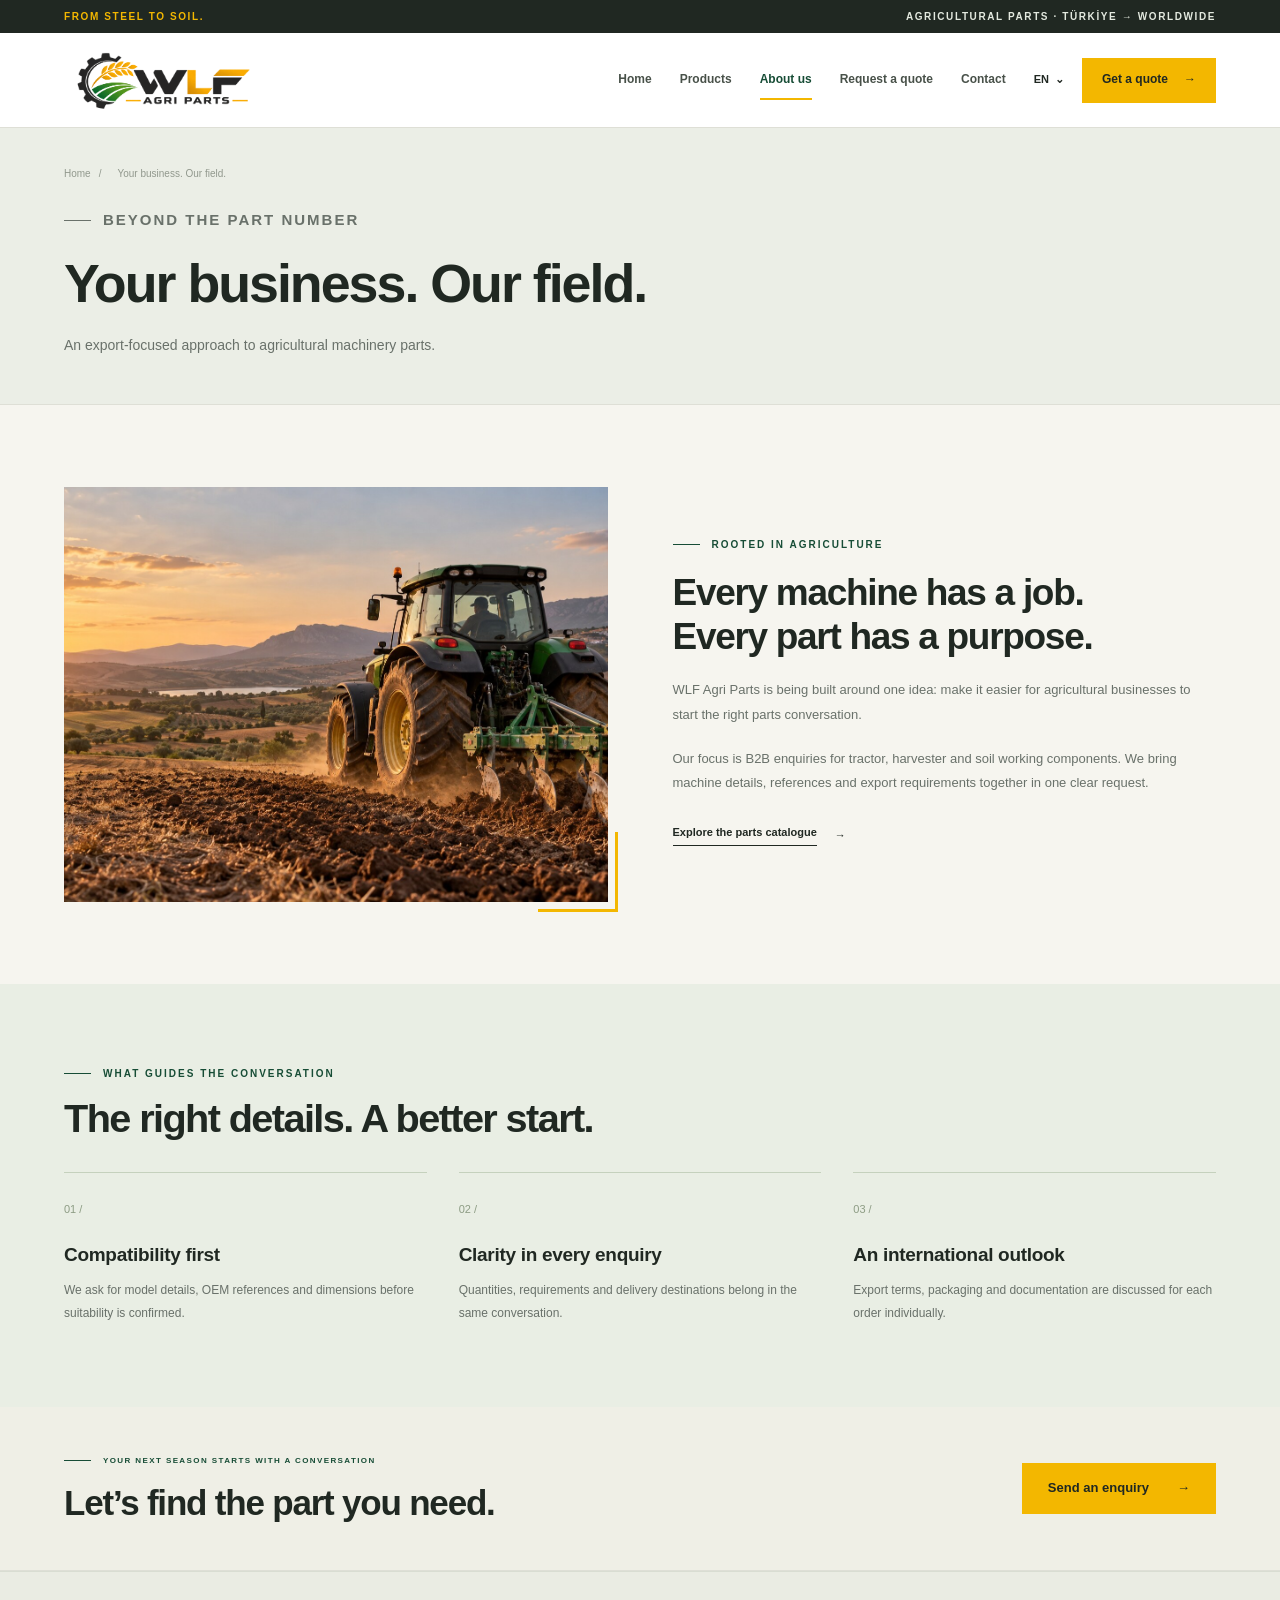
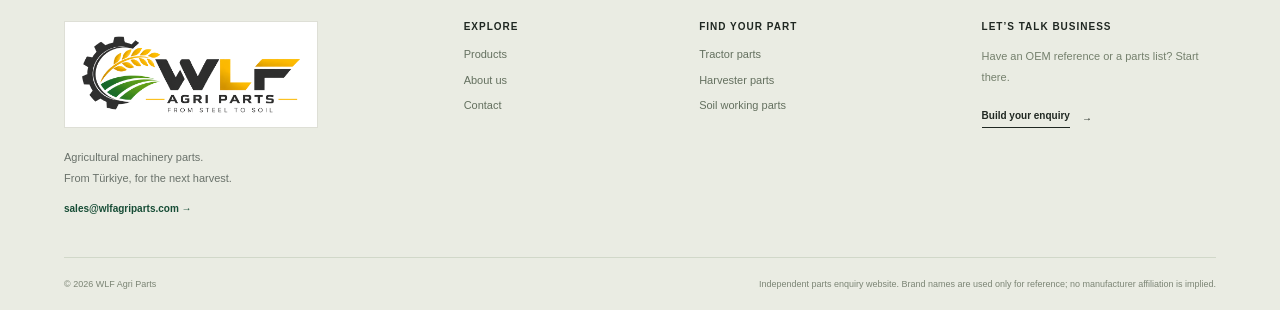
==== commit 0732f323: "Use supplied WLF logos and favicon with cPanel update package" ====
--- a/about.html
+++ b/about.html
@@ -1,10 +1,10 @@
 <!doctype html>
-<html lang="en"><head><meta charset="utf-8"><meta name="viewport" content="width=device-width, initial-scale=1"><meta name="theme-color" content="#174d36"><title>About Us | WLF Agri Parts</title><meta name="description" content="WLF Agri Parts — B2B agricultural machinery spare parts enquiries for tractors, harvesters and soil working equipment. Export-oriented from Türkiye."><link rel="icon" type="image/svg+xml" href="assets/logo.svg"><link rel="stylesheet" href="style.css"><script src="catalog-data.js" defer></script><script src="app.js" defer></script></head><body data-page="about"><a class="skip-link" href="#main"><span data-en="Skip to content" data-tr="İçeriğe geç">Skip to content</span></a>
+<html lang="en"><head><meta charset="utf-8"><meta name="viewport" content="width=device-width, initial-scale=1"><meta name="theme-color" content="#174d36"><title>About Us | WLF Agri Parts</title><meta name="description" content="WLF Agri Parts — B2B agricultural machinery spare parts enquiries for tractors, harvesters and soil working equipment. Export-oriented from Türkiye."><link rel="icon" type="image/png" sizes="1254x1254" href="assets/favicon.png?v=brand2"><link rel="apple-touch-icon" href="assets/favicon.png?v=brand2"><link rel="stylesheet" href="style.css?v=brand2"><script src="catalog-data.js" defer></script><script src="app.js" defer></script></head><body data-page="about"><a class="skip-link" href="#main"><span data-en="Skip to content" data-tr="İçeriğe geç">Skip to content</span></a>
 <div class="topbar"><div class="container topbar-inner"><span data-en="FROM STEEL TO SOIL." data-tr="ÇELİKTEN TOPRAĞA.">FROM STEEL TO SOIL.</span><span class="topbar-location"><span data-en="AGRICULTURAL PARTS · TÜRKİYE → WORLDWIDE" data-tr="TARIM YEDEK PARÇALARI · TÜRKİYE → DÜNYA">AGRICULTURAL PARTS · TÜRKİYE → WORLDWIDE</span></span></div></div>
-<header class="header"><div class="container header-inner"><a href="index.html" class="logo" aria-label="WLF Agri Parts"><img src="assets/logo.svg" width="245" height="74" alt="WLF Agri Parts"></a><nav class="main-nav" id="main-nav" aria-label="Main navigation"><a href="index.html"><span data-en="Home" data-tr="Ana Sayfa">Home</span></a><a href="products.html"><span data-en="Products" data-tr="Ürünler">Products</span></a><a href="about.html" class="active" aria-current="page"><span data-en="About us" data-tr="Hakkımızda">About us</span></a><a href="quote.html"><span data-en="Request a quote" data-tr="Teklif İste">Request a quote</span></a><a href="contact.html"><span data-en="Contact" data-tr="İletişim">Contact</span></a></nav><div class="header-actions"><button class="language-switch" id="language-switch" type="button" aria-label="Türkçeye geç">EN <span aria-hidden="true">⌄</span></button><a href="quote.html" class="button button-small"><span data-en="Get a quote" data-tr="Teklif İste">Get a quote</span><span class="quote-badge" hidden>0</span><span aria-hidden="true">→</span></a><button class="mobile-menu-toggle" type="button" aria-controls="main-nav" aria-expanded="false" aria-label="Open menu"><svg viewBox="0 0 24 24" width="24" height="24" fill="none" stroke="currentColor" stroke-width="1.8"><path d="M4 7h16M4 12h16M4 17h16"/></svg></button></div></div></header><main id="main"><section class="page-intro"><div class="container"><div class="breadcrumb"><a href="index.html"><span data-en="Home" data-tr="Ana Sayfa">Home</span></a><span>/</span><span data-en="Your business. Our field." data-tr="İşiniz. Bizim odağımız.">Your business. Our field.</span></div><p class="eyebrow" data-en="BEYOND THE PART NUMBER" data-tr="PARÇA NUMARASININ ÖTESİNDE">BEYOND THE PART NUMBER</p><h1 data-en="Your business. Our field." data-tr="İşiniz. Bizim odağımız.">Your business. Our field.</h1><p data-en="An export-focused approach to agricultural machinery parts." data-tr="Tarım makineleri yedek parçalarına ihracat odaklı bir yaklaşım.">An export-focused approach to agricultural machinery parts.</p></div></section><section class="section"><div class="container about-grid"><div class="about-image"><img src="assets/hero-farm.jpg" alt="Agricultural tractor in a field" data-alt-en="Agricultural tractor in a field" data-alt-tr="Tarlada bir tarım traktörü" width="700" height="650"></div><div class="about-copy"><p class="eyebrow" data-en="ROOTED IN AGRICULTURE" data-tr="TARIMDAN GELEN BİR ODAK">ROOTED IN AGRICULTURE</p><h2 data-en="Every machine has a job.
+<header class="header"><div class="container header-inner"><a href="index.html" class="logo" aria-label="WLF Agri Parts"><img src="assets/logo-horizontal.png" width="2171" height="724" alt="WLF Agri Parts"></a><nav class="main-nav" id="main-nav" aria-label="Main navigation"><a href="index.html"><span data-en="Home" data-tr="Ana Sayfa">Home</span></a><a href="products.html"><span data-en="Products" data-tr="Ürünler">Products</span></a><a href="about.html" class="active" aria-current="page"><span data-en="About us" data-tr="Hakkımızda">About us</span></a><a href="quote.html"><span data-en="Request a quote" data-tr="Teklif İste">Request a quote</span></a><a href="contact.html"><span data-en="Contact" data-tr="İletişim">Contact</span></a></nav><div class="header-actions"><button class="language-switch" id="language-switch" type="button" aria-label="Türkçeye geç">EN <span aria-hidden="true">⌄</span></button><a href="quote.html" class="button button-small"><span data-en="Get a quote" data-tr="Teklif İste">Get a quote</span><span class="quote-badge" hidden>0</span><span aria-hidden="true">→</span></a><button class="mobile-menu-toggle" type="button" aria-controls="main-nav" aria-expanded="false" aria-label="Open menu"><svg viewBox="0 0 24 24" width="24" height="24" fill="none" stroke="currentColor" stroke-width="1.8"><path d="M4 7h16M4 12h16M4 17h16"/></svg></button></div></div></header><main id="main"><section class="page-intro"><div class="container"><div class="breadcrumb"><a href="index.html"><span data-en="Home" data-tr="Ana Sayfa">Home</span></a><span>/</span><span data-en="Your business. Our field." data-tr="İşiniz. Bizim odağımız.">Your business. Our field.</span></div><p class="eyebrow" data-en="BEYOND THE PART NUMBER" data-tr="PARÇA NUMARASININ ÖTESİNDE">BEYOND THE PART NUMBER</p><h1 data-en="Your business. Our field." data-tr="İşiniz. Bizim odağımız.">Your business. Our field.</h1><p data-en="An export-focused approach to agricultural machinery parts." data-tr="Tarım makineleri yedek parçalarına ihracat odaklı bir yaklaşım.">An export-focused approach to agricultural machinery parts.</p></div></section><section class="section"><div class="container about-grid"><div class="about-image"><img src="assets/hero-farm.jpg" alt="Agricultural tractor in a field" data-alt-en="Agricultural tractor in a field" data-alt-tr="Tarlada bir tarım traktörü" width="700" height="650"></div><div class="about-copy"><p class="eyebrow" data-en="ROOTED IN AGRICULTURE" data-tr="TARIMDAN GELEN BİR ODAK">ROOTED IN AGRICULTURE</p><h2 data-en="Every machine has a job.
 Every part has a purpose." data-tr="Her makinenin bir işi.
 Her parçanın bir görevi var.">Every machine has a job.
-Every part has a purpose.</h2><p data-en="WLF Agri Parts is being built around one idea: make it easier for agricultural businesses to start the right parts conversation." data-tr="WLF Agri Parts tek bir fikir etrafında şekilleniyor: Tarım işletmelerinin doğru yedek parça görüşmesini başlatmasını kolaylaştırmak.">WLF Agri Parts is being built around one idea: make it easier for agricultural businesses to start the right parts conversation.</p><p data-en="Our focus is B2B enquiries for tractor, harvester and soil working components. We bring machine details, references and export requirements together in one clear request." data-tr="Odağımız traktör, biçerdöver ve toprak işleme parçaları için B2B teklif talepleri. Makine bilgilerini, parça referanslarını ve ihracat gereksinimlerini tek bir net talepte bir araya getiriyoruz.">Our focus is B2B enquiries for tractor, harvester and soil working components. We bring machine details, references and export requirements together in one clear request.</p><a class="text-link" href="products.html"><span data-en="Explore the parts catalogue" data-tr="Yedek Parça Kataloğunu Keşfet">Explore the parts catalogue</span><span aria-hidden="true">→</span></a></div></div></section><section class="section values-section"><div class="container"><div class="section-heading"><div><p class="eyebrow" data-en="WHAT GUIDES THE CONVERSATION" data-tr="GÖRÜŞMEMİZE YÖN VERENLER">WHAT GUIDES THE CONVERSATION</p><h2 data-en="The right details. A better start." data-tr="Doğru bilgiler. Daha iyi bir başlangıç.">The right details. A better start.</h2></div></div><div class="values-grid"><article class="value-card"><span>01 /</span><h3 data-en="Compatibility first" data-tr="Önce uyumluluk">Compatibility first</h3><p data-en="We ask for model details, OEM references and dimensions before suitability is confirmed." data-tr="Uygunluk teyit edilmeden önce model bilgilerini, OEM referanslarını ve ölçüleri soruyoruz.">We ask for model details, OEM references and dimensions before suitability is confirmed.</p></article><article class="value-card"><span>02 /</span><h3 data-en="Clarity in every enquiry" data-tr="Her talepte netlik">Clarity in every enquiry</h3><p data-en="Quantities, requirements and delivery destinations belong in the same conversation." data-tr="Miktarlar, gereksinimler ve teslimat noktaları aynı görüşmenin parçasıdır.">Quantities, requirements and delivery destinations belong in the same conversation.</p></article><article class="value-card"><span>03 /</span><h3 data-en="An international outlook" data-tr="Uluslararası bakış">An international outlook</h3><p data-en="Export terms, packaging and documentation are discussed for each order individually." data-tr="İhracat koşulları, ambalaj ve belgeler her sipariş için ayrı ayrı değerlendirilir.">Export terms, packaging and documentation are discussed for each order individually.</p></article></div></div></section><section class="cta-band"><div class="container cta-inner"><div><p class="eyebrow" data-en="YOUR NEXT SEASON STARTS WITH A CONVERSATION" data-tr="BİR SONRAKİ SEZON İÇİN İLK ADIM">YOUR NEXT SEASON STARTS WITH A CONVERSATION</p><h2 data-en="Let’s find the part you need." data-tr="İhtiyacınız olan parçayı birlikte bulalım.">Let’s find the part you need.</h2></div><a class="button" href="quote.html"><span data-en="Send an enquiry" data-tr="Talep Gönder">Send an enquiry</span><span aria-hidden="true">→</span></a></div></section></main><footer class="footer"><div class="container"><div class="footer-main"><div class="footer-brand"><a href="index.html" class="logo"><img src="assets/logo.svg" alt="WLF Agri Parts" width="230" height="70" loading="lazy"></a><p data-en="Agricultural machinery parts.
+Every part has a purpose.</h2><p data-en="WLF Agri Parts is being built around one idea: make it easier for agricultural businesses to start the right parts conversation." data-tr="WLF Agri Parts tek bir fikir etrafında şekilleniyor: Tarım işletmelerinin doğru yedek parça görüşmesini başlatmasını kolaylaştırmak.">WLF Agri Parts is being built around one idea: make it easier for agricultural businesses to start the right parts conversation.</p><p data-en="Our focus is B2B enquiries for tractor, harvester and soil working components. We bring machine details, references and export requirements together in one clear request." data-tr="Odağımız traktör, biçerdöver ve toprak işleme parçaları için B2B teklif talepleri. Makine bilgilerini, parça referanslarını ve ihracat gereksinimlerini tek bir net talepte bir araya getiriyoruz.">Our focus is B2B enquiries for tractor, harvester and soil working components. We bring machine details, references and export requirements together in one clear request.</p><a class="text-link" href="products.html"><span data-en="Explore the parts catalogue" data-tr="Yedek Parça Kataloğunu Keşfet">Explore the parts catalogue</span><span aria-hidden="true">→</span></a></div></div></section><section class="section values-section"><div class="container"><div class="section-heading"><div><p class="eyebrow" data-en="WHAT GUIDES THE CONVERSATION" data-tr="GÖRÜŞMEMİZE YÖN VERENLER">WHAT GUIDES THE CONVERSATION</p><h2 data-en="The right details. A better start." data-tr="Doğru bilgiler. Daha iyi bir başlangıç.">The right details. A better start.</h2></div></div><div class="values-grid"><article class="value-card"><span>01 /</span><h3 data-en="Compatibility first" data-tr="Önce uyumluluk">Compatibility first</h3><p data-en="We ask for model details, OEM references and dimensions before suitability is confirmed." data-tr="Uygunluk teyit edilmeden önce model bilgilerini, OEM referanslarını ve ölçüleri soruyoruz.">We ask for model details, OEM references and dimensions before suitability is confirmed.</p></article><article class="value-card"><span>02 /</span><h3 data-en="Clarity in every enquiry" data-tr="Her talepte netlik">Clarity in every enquiry</h3><p data-en="Quantities, requirements and delivery destinations belong in the same conversation." data-tr="Miktarlar, gereksinimler ve teslimat noktaları aynı görüşmenin parçasıdır.">Quantities, requirements and delivery destinations belong in the same conversation.</p></article><article class="value-card"><span>03 /</span><h3 data-en="An international outlook" data-tr="Uluslararası bakış">An international outlook</h3><p data-en="Export terms, packaging and documentation are discussed for each order individually." data-tr="İhracat koşulları, ambalaj ve belgeler her sipariş için ayrı ayrı değerlendirilir.">Export terms, packaging and documentation are discussed for each order individually.</p></article></div></div></section><section class="cta-band"><div class="container cta-inner"><div><p class="eyebrow" data-en="YOUR NEXT SEASON STARTS WITH A CONVERSATION" data-tr="BİR SONRAKİ SEZON İÇİN İLK ADIM">YOUR NEXT SEASON STARTS WITH A CONVERSATION</p><h2 data-en="Let’s find the part you need." data-tr="İhtiyacınız olan parçayı birlikte bulalım.">Let’s find the part you need.</h2></div><a class="button" href="quote.html"><span data-en="Send an enquiry" data-tr="Talep Gönder">Send an enquiry</span><span aria-hidden="true">→</span></a></div></section></main><footer class="footer"><div class="container"><div class="footer-main"><div class="footer-brand"><a href="index.html" class="logo"><img src="assets/logo-primary.png" alt="WLF Agri Parts — From Steel to Soil" width="1674" height="624" loading="lazy"></a><p data-en="Agricultural machinery parts.
 From Türkiye, for the next harvest." data-tr="Tarım makineleri yedek parçaları.
 Türkiye’den bir sonraki hasada.">Agricultural machinery parts.
 From Türkiye, for the next harvest.</p><a href="mailto:sales@wlfagriparts.com">sales@wlfagriparts.com →</a></div><div class="footer-links"><h3 data-en="EXPLORE" data-tr="KEŞFEDİN">EXPLORE</h3><a href="products.html"><span data-en="Products" data-tr="Ürünler">Products</span></a><a href="about.html"><span data-en="About us" data-tr="Hakkımızda">About us</span></a><a href="contact.html"><span data-en="Contact" data-tr="İletişim">Contact</span></a></div><div class="footer-links"><h3 data-en="FIND YOUR PART" data-tr="PARÇANIZI BULUN">FIND YOUR PART</h3><a href="products.html?category=tractor"><span data-en="Tractor parts" data-tr="Traktör Parçaları">Tractor parts</span></a><a href="products.html?category=harvester"><span data-en="Harvester parts" data-tr="Biçerdöver Parçaları">Harvester parts</span></a><a href="products.html?category=tillage"><span data-en="Soil working parts" data-tr="Toprak İşleme Parçaları">Soil working parts</span></a></div><div class="footer-links footer-enquiry"><h3 data-en="LET’S TALK BUSINESS" data-tr="İŞİNİZİ KONUŞALIM">LET’S TALK BUSINESS</h3><p data-en="Have an OEM reference or a parts list? Start there." data-tr="OEM referansınız veya parça listeniz mi var? Oradan başlayalım.">Have an OEM reference or a parts list? Start there.</p><a class="text-link" href="quote.html"><span data-en="Build your enquiry" data-tr="Talebinizi Oluşturun">Build your enquiry</span><span aria-hidden="true">→</span></a></div></div><div class="footer-bottom"><span>© <span id="year"></span> WLF Agri Parts</span><p data-en="Independent parts enquiry website. Brand names are used only for reference; no manufacturer affiliation is implied." data-tr="Bağımsız yedek parça teklif sitesi. Marka adları yalnızca referans içindir; üretici bağlantısı ifade etmez.">Independent parts enquiry website. Brand names are used only for reference; no manufacturer affiliation is implied.</p></div></div></footer><div id="toast" class="toast" role="status" aria-live="polite"></div><noscript><p>This site needs JavaScript for catalogue search and enquiry lists. Email sales@wlfagriparts.com directly for quotations.</p></noscript></body></html>
--- a/style.css
+++ b/style.css
@@ -1066,3 +1066,7 @@
 .filter-content .filter-option > input { width: 14px; height: 14px; min-width: 0; margin: 0; }
 .filter-content .filter-option > span { min-width: 0; }
 .filter-content .filter-option > small { margin: 0; text-align: right; }
+/* Keep the supplied brand artwork at its original proportions. */
+.header .logo img { height: auto; object-fit: contain; }
+.footer-brand .logo { width: 254px; max-width: 100%; padding: 10px 12px; border: 1px solid var(--line); background: white; }
+.footer-brand .logo img { width: 100%; height: auto; object-fit: contain; }
